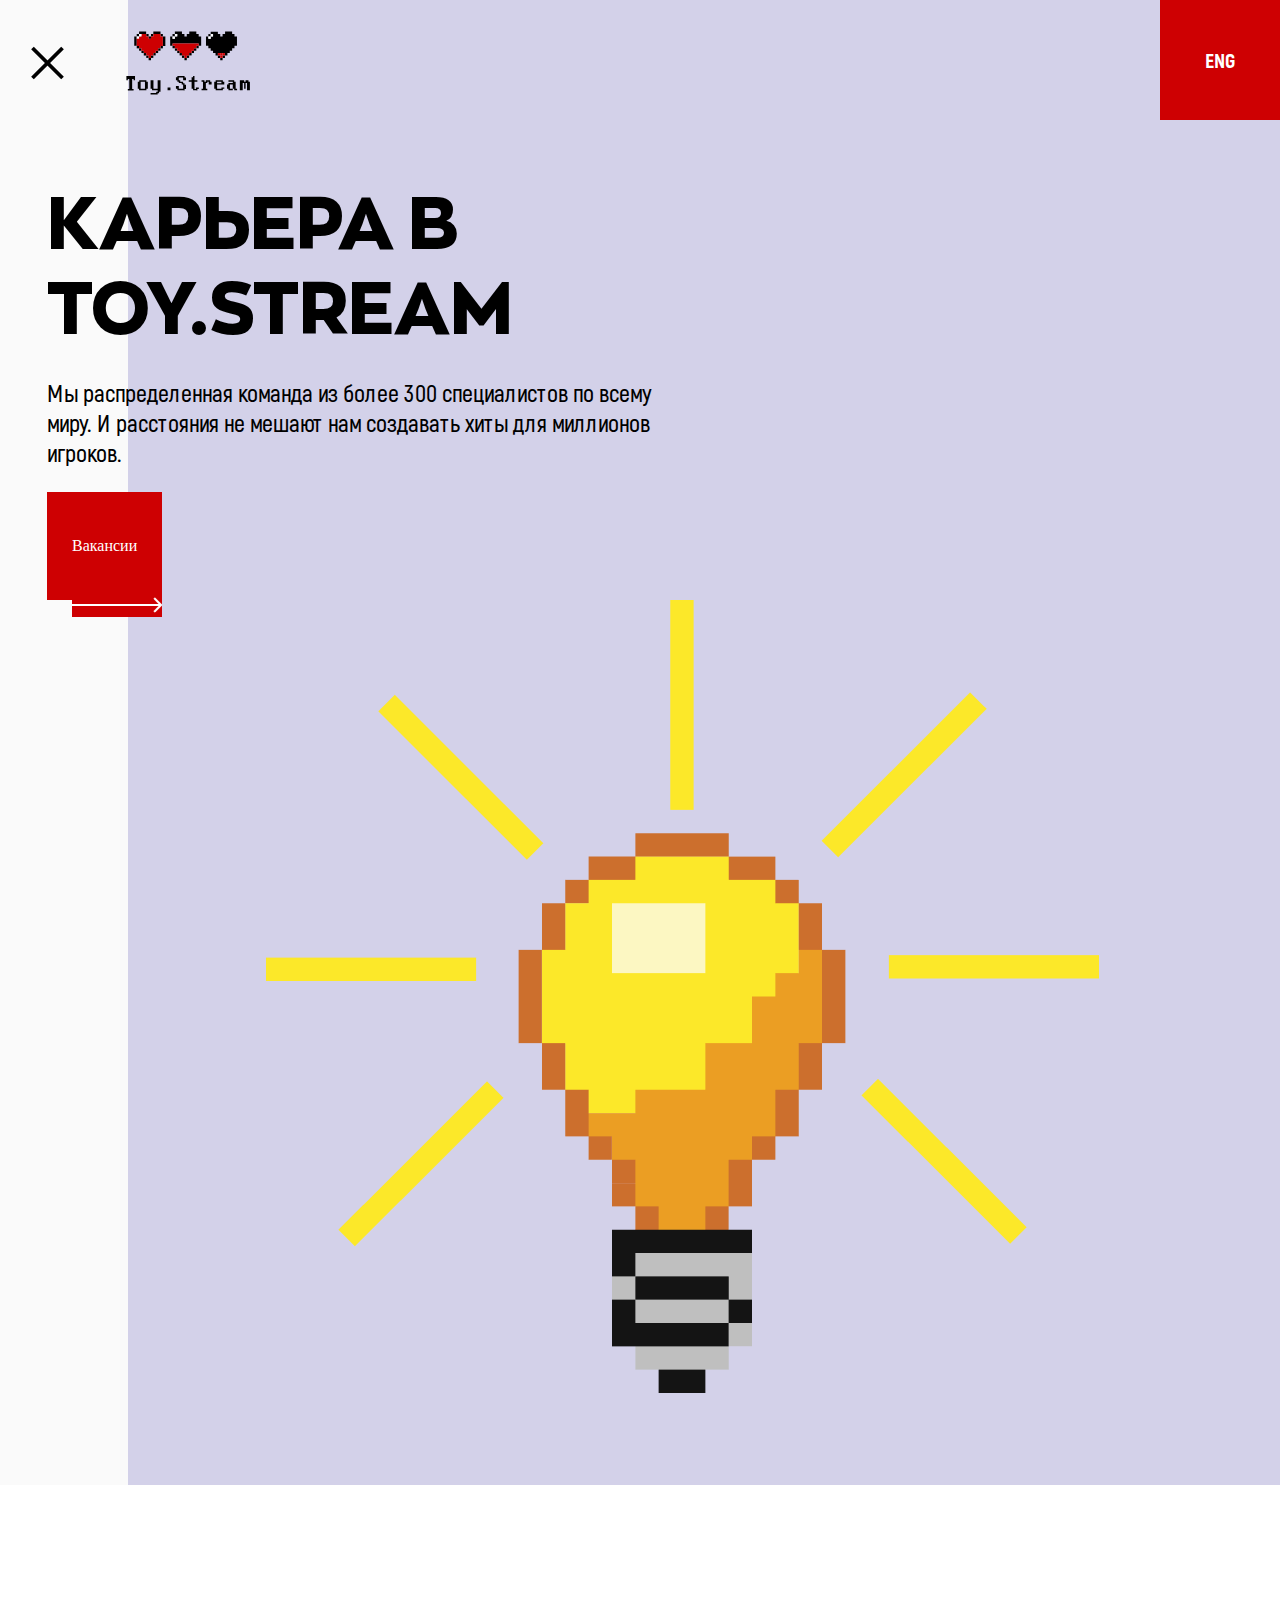
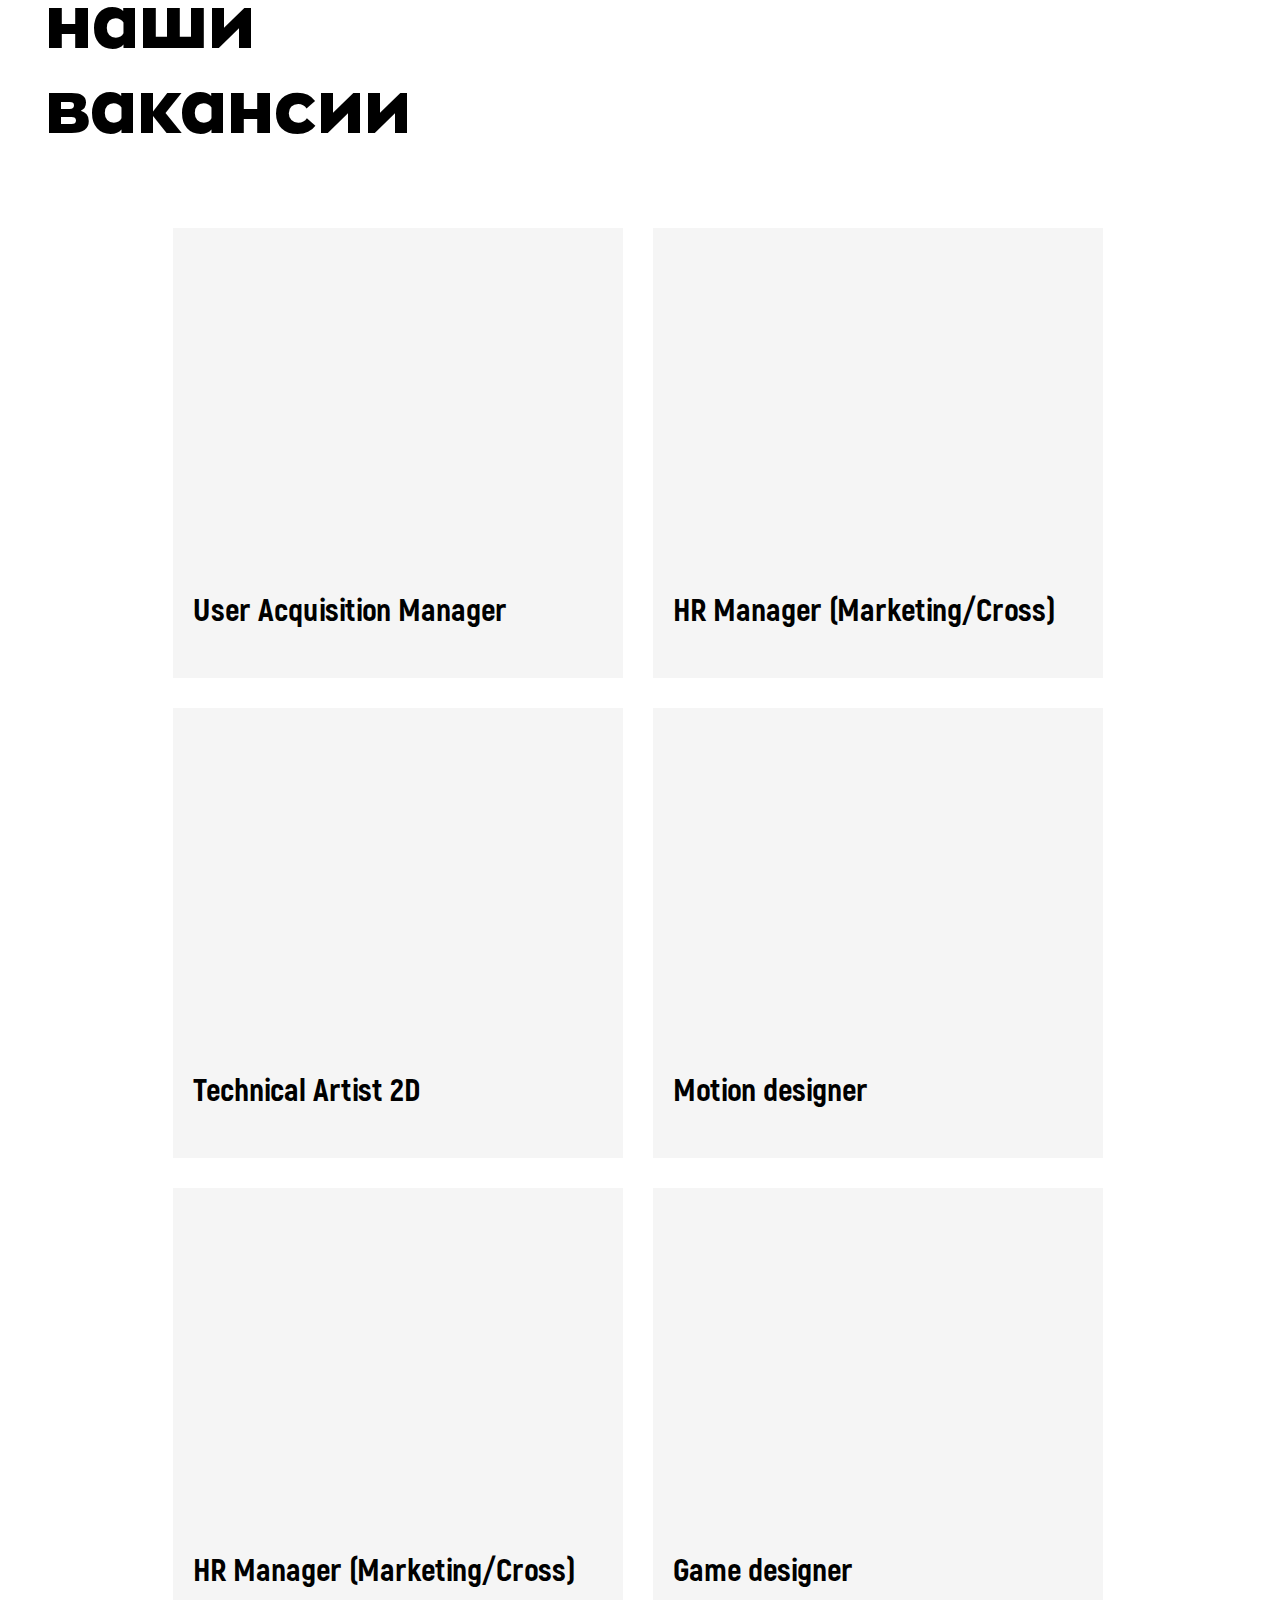
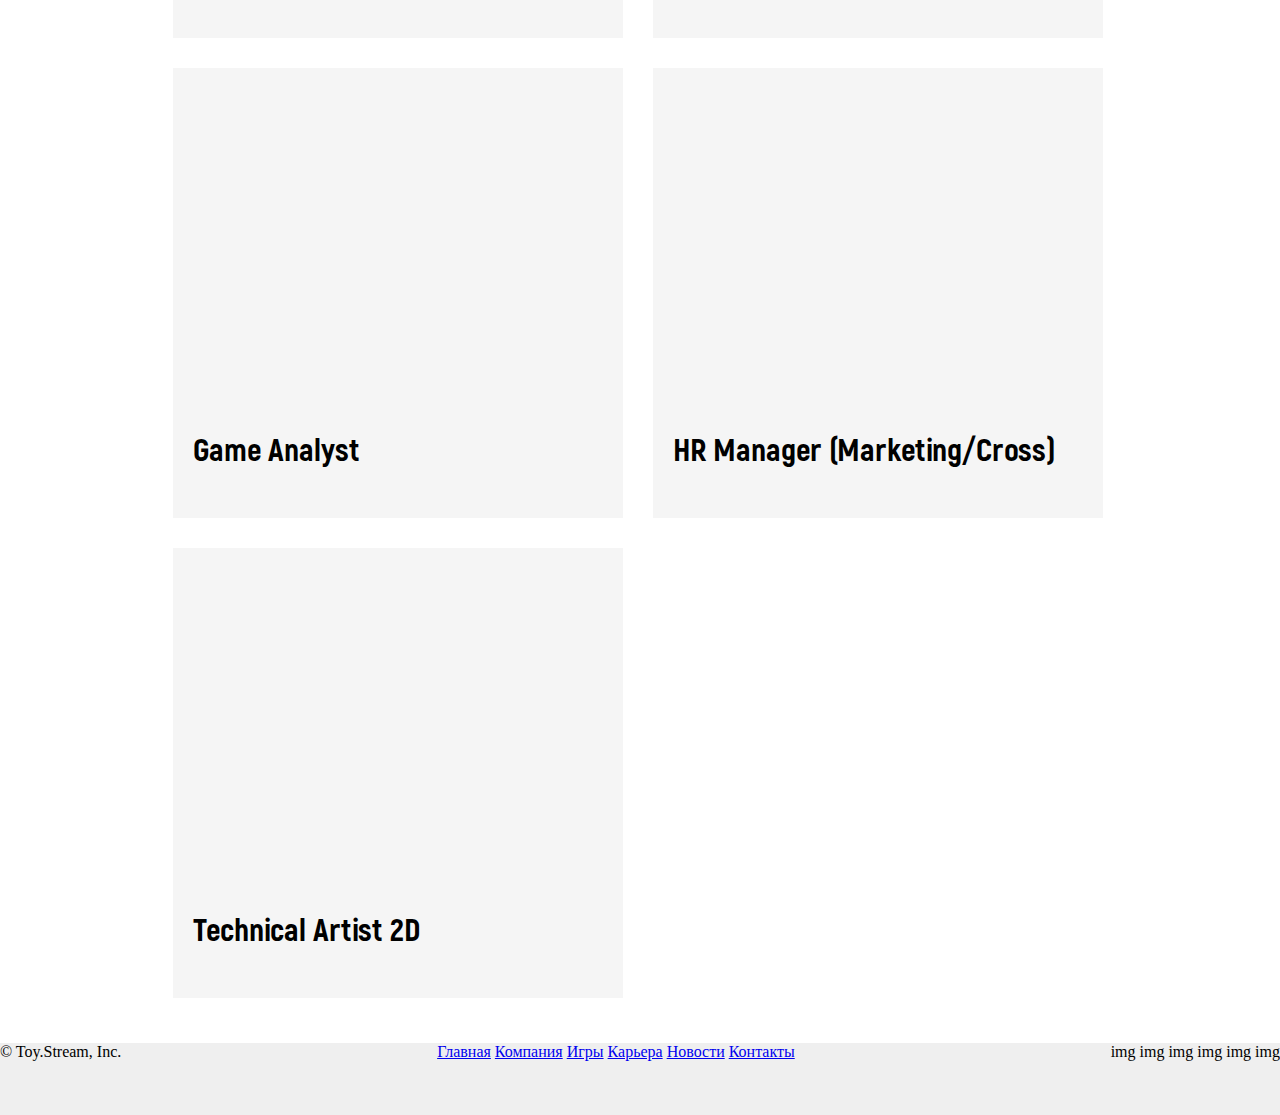
==== career.html @ d24f4c73 "Добавляет правки" ====
<!DOCTYPE html>
<html lang="ru">
<head>
	<meta charset="UTF-8">
	<meta name="viewport" content="width=device-width, initial-scale=1.0 /">
	<title>Карьера в Toy.Stream</title>
	<link rel="stylesheet" href="./css/style.css" />
	<link rel="stylesheet" href="./css/fonts.css" />
    <link rel="stylesheet" href="./css/media.css" />
</head>
<body>
<div class="container">

         <div class="page-header blue-main">

           <header class="header-container">


                 <button 
                     type="button" 
                     class="menu-button is-open"
                     aria-expanded="false" 
                     data-menu-button
                     >
                    <svg 
                      width="35" 
                      height="35" 
                      aria-label="Переключатель мобильного меню">
                        <use class="icon-cross" href="img/Cross.svg#Cross"></use>
                        <use class="icon-menu" href="img/Burger.svg#Burger"></use>
                    </svg>    
                 </button>

                  
                  <a href="index.html" class="logo">
                     <img src="img/Logo.svg" alt="Логотип" class="logo-img">
                  </a>


                 
                 <nav class="nav">

                 <div class="menu-container">

                  <ul class="menu-list">


                        <li class="nav-item"><a class="nav-link" href="index.html">Главная</a></li>
                        <li class="nav-item"><a class="nav-link" href="#">Компания</a></li>
                        <li class="nav-item"><a class="nav-link" href="#">Игры</a></li>
                        <li class="nav-item"><a class="nav-link" href="career.html">Карьера</a></li>	
                        <li class="nav-item"><a class="nav-link" href="#">Новости</a></li>	
                        <li class="nav-item"><a class="nav-link" href="#">Контакты</a></li>

                  </ul>	

                </div>

              </nav>     

                <div class="language">
                  <button class="button button-1">
                    <span class="button-language" href="#">
                    ENG
                   </span>
                 </button>
                </div>    


           </header>	

         </div> 
              


                <div class="block-career blue-main">
    

                         <h1 class="career">Карьера в Toy.Stream</h1>

                         <p class="career-description mobile-description">Мы распределенная команда из более 300 специалистов по всему миру. И расстояния не мешают нам создавать хиты для миллионов игроков.</p>

                         <p class="career-description desktop-description">Мы всегда рады новым высококлассным специалистам геймдева, желающим присоединиться к нашей команде.</p>

                         <a class="button-details" href="#">
                         Вакансии
                         </a>


                         <div class="frame-light">

                            <picture>
                                 <source srcset="img/Light.png" width="327" media="(min-width: 1920px)"> 
                                 <source srcset="img/Light-on.png" width="833" media="(min-width: 1024px)">
                                 <source srcset="img/Light-on-mobile.png" width="341" media="(max-width: 1023px)"> 
                                 <img src="img/Light-on-mobile.png" alt="Лампочка" class="picture-img">
                            </picture>  

                         </div> 

                </div>         

            <!-- Список вакансий -->

            <h2 class="vacancy">наши<br> вакансии</h2>
              
             <div class="vacancy-container">


                <div class="vacancy-item">User Acquisition Manager</div>
                <div class="vacancy-item">HR Manager (Marketing/Cross)</div>
                <div class="vacancy-item">Technical Artist 2D</div>
                <div class="vacancy-item">Motion designer</div>
                <div class="vacancy-item">HR Manager (Marketing/Cross)</div>
                <div class="vacancy-item">Game designer</div>
                <div class="vacancy-item">Game Analyst</div>
                <div class="vacancy-item">HR Manager (Marketing/Cross)</div>
                <div class="vacancy-item">Technical Artist 2D</div>

             </div>


            <footer class="page-footer">

              <div class="footer-container ">

              	<div class="footer-coopyright">© Toy.Stream, Inc.</div>

              	   <div class="footer-nav">
                     <a href="index.html">Главная</a>
                     <a href="#">Компания</a>
                     <a href="#">Игры</a>
                     <a href="career.html">Карьера</a>
                     <a href="#">Новости</a>
                     <a href="#">Контакты</a>
                  </div>

                  <div class="footer-socials">img img img img img img</div>
              
              </div> 
           
            </footer>     
        </div>


       <!-- скрипт для кнопки меню menu-button -->
      <script src="js/script.js" ></script>


    </body>

</html>
---- css/style.css ----
body {
    margin: 0;
}

.container {
    margin-left: auto;
    margin-right: auto;
    background-color: #fff;
    box-sizing: border-box;
}

.page-header {
    padding-bottom: 49px;
   /* outline: 2px solid #000;*/
    margin: auto auto;
    box-sizing: border-box;
}

.header-container {
    display: flex;
    justify-content: space-between;
    /*position: relative;*/
}

.nav {
    font-family: Akrobat;
    font-weight: 600;
    font-size: 20px;
    line-height: 25px;
    margin-top: 49px;
    /*outline: 2px solid #000;*/
    margin-left: auto;
    margin-right: 95px;
}




/*Заготовка для выпадающего меню
Позиционируется относительно .header-container
или как вариант относительно .page-header*/

/*.menu-container {
    position: absolute;
    top: 100%;
    left: 0;
    width: 100%;
    height: 800px;
    background-color: #fff;
    padding: 20px;
    text-align: center;
    font-size: 20px;
    opacity: 0.8;
}*/




/*Навигация*/

.menu-list {
    list-style: none;
    display: flex;
    margin: 0;
    padding: 0 0 0 0;
}

.nav-item:not(:last-child) {
    margin-right: 50px;
}

.nav-link {
    text-decoration: none;
    color: #000;
    cursor: pointer;
}

.nav-link:hover,
.nav-link:focus {
    color: #FF0000;
}



/*Красная кнопка, смена языка*/




/*            <div class="language">
                <button class="button">
                     <span class="button-language" href="#">
                     ENG
                    </span>
                 </button>
              </div>  */


               /*  <div class="details">
                      <button class="button">
                         <a class="button-details" href="#">
                         Узнать<br> подробнее
                         </a>
                      </button>
                </div> */
   
.button-1{
    font-size: 20px;
    line-height: 25px;
}

.button-d {
    font-size: 22px;
    line-height: 27px;
}

.language {
    height: 98px;
    width: 98px;
    display: flex;
}

.details {
    height: 120px;
    width: 120px;
}


.button {
    font-family: 'Akrobat', sans-serif;
    font-weight: 800;
    display: inline-block;
    text-decoration: none;
    border: none;    
    background-color: #CE0002;
    color: #FFF;
    cursor: pointer;
    flex-grow: 1;
}

.button:hover,
.button:focus {
    background-color: #FE0002;
}


/*Красная кнопка "Узнать подробности"*/

.button-details {
    display: inline-flex;   
    background-color: #CE0002;
    color: #FFF;
    text-decoration: none;
    padding: 45px 25px 45px 25px;
    cursor: pointer;
    position: relative;
}

.button-details:hover,
.button-details:focus {
    background-color: #CE0002;
}

.button-details::after {
    width: 90px;
    height: 20px;
    background-color: #CE0002;
    content: "";
    background-image: url("../img/Arrow3.png");
    background-repeat: no-repeat;
    background-size: contain;
    position: absolute;
    margin-top: 60px;

    box-sizing: border-box;
}


.logo {
    padding-top: 12px;
    padding-left: 55px;
}

/*Бургер-меню*/


.menu-button {
    display: inline-flex;
    margin: 0;
    /*padding: 0;*/
    padding: 35px 0 0 17px;
    border: none;
    background-color: transparent;
}

.menu-button .icon-cross {
    display: none;
}


.menu-button.is-open .icon-cross {
    display: block;
}

.menu-button.is-open .icon-menu {
    display: none;
}





/*Background-attachment устанавливает, будет ли прокручиваться фоновое изображение вместе с содержимым элемента (scroll, fixed, local)*/

.block-home {
    argin-left: auto;
    margin-right: auto;
    background-color: #FFEA2F;
    box-sizing: border-box;
    min-height: 875px;
    margin-bottom: 49px;
}


/* Звголовки h1 */

h1 {
    font-family: 'Zona Pro', sans-serif;
    font-weight: 800;
    font-size: 32px;
    line-height: 38px;
    text-transform:uppercase;
    margin: 0;
}

.company {
    max-width: 352px;
}
.career {
    max-width: 262px;
}


.company-description {
    font-family: 'Akrobat', sans-serif;
    font-weight: 600;
    font-size: 16px;
    line-height: 20px;
    max-width: 345px;
}

.career-description {
    font-family: 'Akrobat', sans-serif;
    font-weight: 600;
    font-size: 16px;
    line-height: 20px;
    max-width: 335px;
}













.page-footer {
    background-color: #EFEFEF;
    padding-bottom: 54px;
    margin: 0;
}

.footer-container {
    display: flex;
    justify-content: space-between;
    margin: 0;
}

.footer-coopyright{
     
}

.footer-nav {
    
}

.footer-socials {
    
}




/*Карьера*/


.block-career {
    margin-left: auto;
    margin-right: auto;
    /*background-color: #D3D1E9;*/
    box-sizing: border-box;
    margin-bottom: 98px;
}

.vacancy {
    font-family: Zona Pro;
    font-weight: 800;
    font-size: 32px;
    line-height: 38px;
    padding-left: 15px;
}

.vacancy-container {
    margin-left: auto;
    margin-right: auto;
    margin-bottom: 30px;
    box-sizing: border-box;
}

.vacancy-item {
    background-color: #F5F5F5;
    font-family: Akrobat;
    font-weight: 800;
    font-size: 32px;
    line-height: 40px;
    padding: 250px 0 50px 20px;
    box-sizing: border-box;
}


.vacancy-item:not(:last-child) {
margin-bottom: 30px;
}
---- css/fonts.css ----
@font-face {
    font-family: 'Zona Pro';
    src: url('../fonts/ZonaPro/ZonaPro-ExtraBold.eot');
    src: local('../fonts/ZonaPro/Zona Pro ExtraBold'), local('ZonaPro-ExtraBold'),
        url('../fonts/ZonaPro/ZonaPro-ExtraBold.eot?#iefix') format('embedded-opentype'),
        url('../fonts/ZonaPro/ZonaPro-ExtraBold.woff2') format('woff2'),
        url('../fonts/ZonaPro/ZonaPro-ExtraBold.woff') format('woff'),
        url('../fonts/ZonaPro/ZonaPro-ExtraBold.ttf') format('truetype');
    font-weight: 800;
    font-style: normal;
}

@font-face {
    font-family: 'Akrobat';
    src: url('Akrobat-Light.eot');
    src: local('Akrobat Light'), local('Akrobat-Light'),
        url('Akrobat-Light.eot?#iefix') format('embedded-opentype'),
        url('Akrobat-Light.woff2') format('woff2'),
        url('Akrobat-Light.woff') format('woff'),
        url('Akrobat-Light.ttf') format('truetype');
    font-weight: 300;
    font-style: normal;
}

@font-face {
    font-family: 'Akrobat';
    src: url('Akrobat-Regular.eot');
    src: local('Akrobat Regular'), local('Akrobat-Regular'),
        url('Akrobat-Regular.eot?#iefix') format('embedded-opentype'),
        url('Akrobat-Regular.woff2') format('woff2'),
        url('Akrobat-Regular.woff') format('woff'),
        url('Akrobat-Regular.ttf') format('truetype');
    font-weight: 500;
    font-style: normal;
}

@font-face {
    font-family: 'Akrobat';
    src: url('Akrobat-ExtraLight.eot');
    src: local('Akrobat ExtraLight'), local('Akrobat-ExtraLight'),
        url('Akrobat-ExtraLight.eot?#iefix') format('embedded-opentype'),
        url('Akrobat-ExtraLight.woff2') format('woff2'),
        url('Akrobat-ExtraLight.woff') format('woff'),
        url('Akrobat-ExtraLight.ttf') format('truetype');
    font-weight: 200;
    font-style: normal;
}

@font-face {
    font-family: 'Akrobat';
    src: url('../fonts/Akrobat/Akrobat-SemiBold.eot');
    src: local('../fonts/Akrobat/Akrobat SemiBold'), local('Akrobat-SemiBold'),
        url('../fonts/Akrobat/Akrobat-SemiBold.eot?#iefix') format('embedded-opentype'),
        url('../fonts/Akrobat/Akrobat-SemiBold.woff2') format('woff2'),
        url('../fonts/Akrobat/Akrobat-SemiBold.woff') format('woff'),
        url('../fonts/Akrobat/Akrobat-SemiBold.ttf') format('truetype');
    font-weight: 600;
    font-style: normal;
}

@font-face {
    font-family: 'Akrobat';
    src: url('Akrobat-Thin.eot');
    src: local('Akrobat Thin'), local('Akrobat-Thin'),
        url('Akrobat-Thin.eot?#iefix') format('embedded-opentype'),
        url('Akrobat-Thin.woff2') format('woff2'),
        url('Akrobat-Thin.woff') format('woff'),
        url('Akrobat-Thin.ttf') format('truetype');
    font-weight: 100;
    font-style: normal;
}

@font-face {
    font-family: 'Akrobat';
    src: url('Akrobat-Bold.eot');
    src: local('Akrobat Bold'), local('Akrobat-Bold'),
        url('Akrobat-Bold.eot?#iefix') format('embedded-opentype'),
        url('Akrobat-Bold.woff2') format('woff2'),
        url('Akrobat-Bold.woff') format('woff'),
        url('Akrobat-Bold.ttf') format('truetype');
    font-weight: bold;
    font-style: normal;
}

@font-face {
    font-family: 'Akrobat';
    src: url('Akrobat-Black.eot');
    src: local('Akrobat Black'), local('Akrobat-Black'),
        url('Akrobat-Black.eot?#iefix') format('embedded-opentype'),
        url('Akrobat-Black.woff2') format('woff2'),
        url('Akrobat-Black.woff') format('woff'),
        url('Akrobat-Black.ttf') format('truetype');
    font-weight: 900;
    font-style: normal;
}

@font-face {
    font-family: 'Akrobat';
    src: url('../fonts/Akrobat/Akrobat-ExtraBold.eot');
    src: local('../fonts/Akrobat/Akrobat ExtraBold'), local('Akrobat-ExtraBold'),
        url('../fonts/Akrobat/Akrobat-ExtraBold.eot?#iefix') format('embedded-opentype'),
        url('../fonts/Akrobat/Akrobat-ExtraBold.woff2') format('woff2'),
        url('../fonts/Akrobat/Akrobat-ExtraBold.woff') format('woff'),
        url('../fonts/Akrobat/Akrobat-ExtraBold.ttf') format('truetype');
    font-weight: 800;
    font-style: normal;
}
---- css/media.css ----
/* Навигация - список menu-list */


@media screen and (max-width: 1919px) {
    .menu-list {
    display: none;
    }
}


/*Кнопка меню*/
@media screen and (min-width: 1920px) {
    .menu-button {
    display: none;
    }
}


/*Кнопка смены языка*/

@media screen and (min-width: 1024px) {
    .language {
    height: 120px;
    width: 120px;
    }
}


/*Ширина экрана, шрифт для всех h1, шапка page-header*/

/*outline: 2px solid red; - рамка*/

@media screen and (max-width: 1023px) {
    .vacancy-container {
    width: 375px; 
    }
}


@media screen and (min-width: 1024px) { 
    .vacancy-container {
    width: 1024px; 
    }
    .page-header {
    padding-bottom: 64px;
    }
    h1 {
    font-size: 72px;
    line-height: 85px;
    }
    .company {
    max-width: 867px;
    }
    .career {
    max-width: 603px;
    }
}


@media screen and (min-width: 1920px) {
    .vacancy-container {
    width: 1920px;
    }
    .page-header {
    padding-bottom: 79px;
    }
    h1 {
    font-size: 72px;
    line-height: 85px;
    }
    .company {
    max-width: 1077px;
    }
    .career {
    max-width: 603px;
    }
}


/*Параграфы p под h1*/

@media screen and (max-width: 1919px) { 
   .desktop-description {
    display: none;
    }
}

@media screen and (min-width: 1024px) {
    .company-description {
    font-size: 24px;
    line-height: 30px;
    max-width: 459px;
    }
    .career-description {
    font-size: 24px;
    line-height: 30px;
    max-width: 606px;
    }
}


@media screen and (min-width: 1920px) { 
    .mobile-description {
    display: none;
    }
}





/* размер margin-bottom для планшетной и десктопной версии  */

@media screen and (min-width: 1024px) {
    .block-home {
    margin-bottom: 51px;
    }
    block-career {
    margin-bottom: 130px;
    }
}

@media screen and (min-width: 1920px) {
    .block-home {
    margin-bottom: 77px;
    }
    block-career {
    margin-bottom: 131px;
    }
}



/*Градиентный фон*/

@media screen and (max-width: 1023px) {
    .yellow-main-page {
    background: linear-gradient(to right, #FAFAFA 20%, #FFEA2F 20%);
    }
    .blue-main {
    background: linear-gradient(to right, #FAFAFA 20%, #D3D1E9 20%);
    }
}

@media screen and (min-width: 1024px) {
    .yellow-main-page {
    background: linear-gradient(to right, #FAFAFA 9%, #FFEA2F 9%);
    }
    .blue-main {
    background: linear-gradient(to right, #FAFAFA 10%, #D3D1E9 10%);
    }
}

@media screen and (min-width: 1920px) {
    .yellow-main-page {
    background: linear-gradient(to right, #FAFAFA 15%, #FFEA2F 15%);
    }
    .blue-main {
    background: linear-gradient(to right, #FAFAFA 40%, #D3D1E9 40%);
    }
}




/*Жёлтая главная страница*/

@media screen and (max-width: 1023px) {
    .yellow-main-page {
    background: linear-gradient(to right, #F1FAFF 20%, #FFEA2F 20%);
    } 
}

/* Закрасить margin-bottom на мобильной версии главной страницы*/

@media screen and (max-width: 1023px) {
    .container-mobile {
    background-color: #F1FAFF; 
    }
}




/*Логотип и бургер-меню*/

@media screen and (min-width: 1024px) {
    .logo {
    padding-top: 23px;
    padding-right: 670px;
    }
    .menu-button {
    padding-top: 46px;
    padding-left: 30px;
    }
}

@media screen and (min-width: 1920px) {
    .logo {
    padding-top: 23px;
    padding-left: 84px;
    }
}    


/* Картинка лампочка на фоне*/

@media screen and (max-width: 1023px) {
    .frame-light {
    padding: 0 17px 38px 17px;
    text-align: center;
    }
}

@media screen and (min-width: 1024px) {
    .frame-light {
    padding: 0 22px 88px 169px;
    text-align: center;
    }
}

@media screen and (min-width: 1920px) {
    .frame-light {
    text-align: right;
    padding: 0 464px 29px 1131px;
    }
}



/* Картинка единорога на фоне*/

@media screen and (max-width: 1023px) {
    .frame-unicorn {
    padding: 0 15px 313px 15px;
    text-align: center;
    }
}

@media screen and (min-width: 1024px) {
    .frame-unicorn {
    padding: 0 22px 88px 169px;
    text-align: center;
    }
}

@media screen and (min-width: 1920px) {
    .frame-unicorn {
    padding: 0 464px 29px 1131px;
    }
}



/*Карточки вакансий*/

@media screen and (max-width: 1023px) {
    .vacancy-container {
    padding-left: 15px;
    padding-right: 15px;
    }
}

@media screen and (min-width: 1024px) {
    .vacancy-container {
    display: flex;
    flex-wrap: wrap;
    padding-left: 30px;
    padding-right: 30px;
    }
    .vacancy-item {
    width: 450px;
    margin: 15px;
    padding-top: 360px;
    padding-bottom: 50px;
    }
}

@media screen and (min-width: 1920px) {
    .vacancy-container {
    display: flex;
    flex-wrap: wrap;
    padding-left: 118px;
    padding-right: 118px;
    justify-content: center;
    }
    .vacancy-item {
    width: 505px;
    margin: 20px;
    padding-top: 415px;
    padding-bottom: 50px;
    }
}



/*Настройка в списке вакансий*/

@media screen and (min-width: 1024px) {
    .vacancy-item:not(:last-child) {
    margin-bottom: 15px;
    }
}

@media screen and (min-width: 1920px) {
    .vacancy-item:not(:last-child) {
    margin-bottom: 20px;
    }
}



/*Отступ у заголовка списка вакансий h2 .vacancy*/


@media screen and (min-width: 1024px) {
    .vacancy {
    font-size: 72px;
    line-height: 85px;
    padding-left: 45px;
    }
}

@media screen and (min-width: 1920px) {
    .vacancy {
    padding-left: 187px;
    }
}



/*Блоки страниц, паддинги*/

@media screen and (max-width: 1023px) {
    .block-home,
    .block-career {
    padding-left: 15px;
    padding-right: 15px;
    }
}

@media screen and (min-width: 1024px) {
    .block-home,
    .block-career {
    padding-left: 47px;
    padding-right: 110px;
    }
}






/*Не включать*/

/*width: 50%;*/
/*flex-basis: 50%;*/

/*Образец*/

/*@media screen and (min-width: 1024px) {
    .vacancy-container {
    display: flex;
    flex-wrap: wrap;
    }
    .vacancy-item {
    width: 450px;
    flex-basis: 50%;
    padding-top: 300px;
    padding-bottom: 50px;
    }
}

@media screen and (min-width: 1920px) {
    .vacancy-container {
    display: flex;
    flex-wrap: wrap;
    }
    .vacancy-item {
    width: 505px;
    flex-basis: 33.3333%;
    padding-top: 400px;
    padding-bottom: 50px;
    }
}

@media screen and (min-width: 1920px) {
    .vacancy-item:not(:last-child) {
    margin-bottom: 40px;
    }
}
*/

/*Образец для прямоугольных элементов*/

/*@media screen and (min-width: 1920px) {
    .vacancy-container {
    display: flex;
    flex-wrap: wrap;
    margin: -20px;
    padding-left: 118px;
    padding-right: 118px;
    }
    .vacancy-item {
    width: calc((100% - 6 * 20px) / 3);
    margin: 20px;
    padding-top: 415px;
    padding-bottom: 50px;
    }
}*/
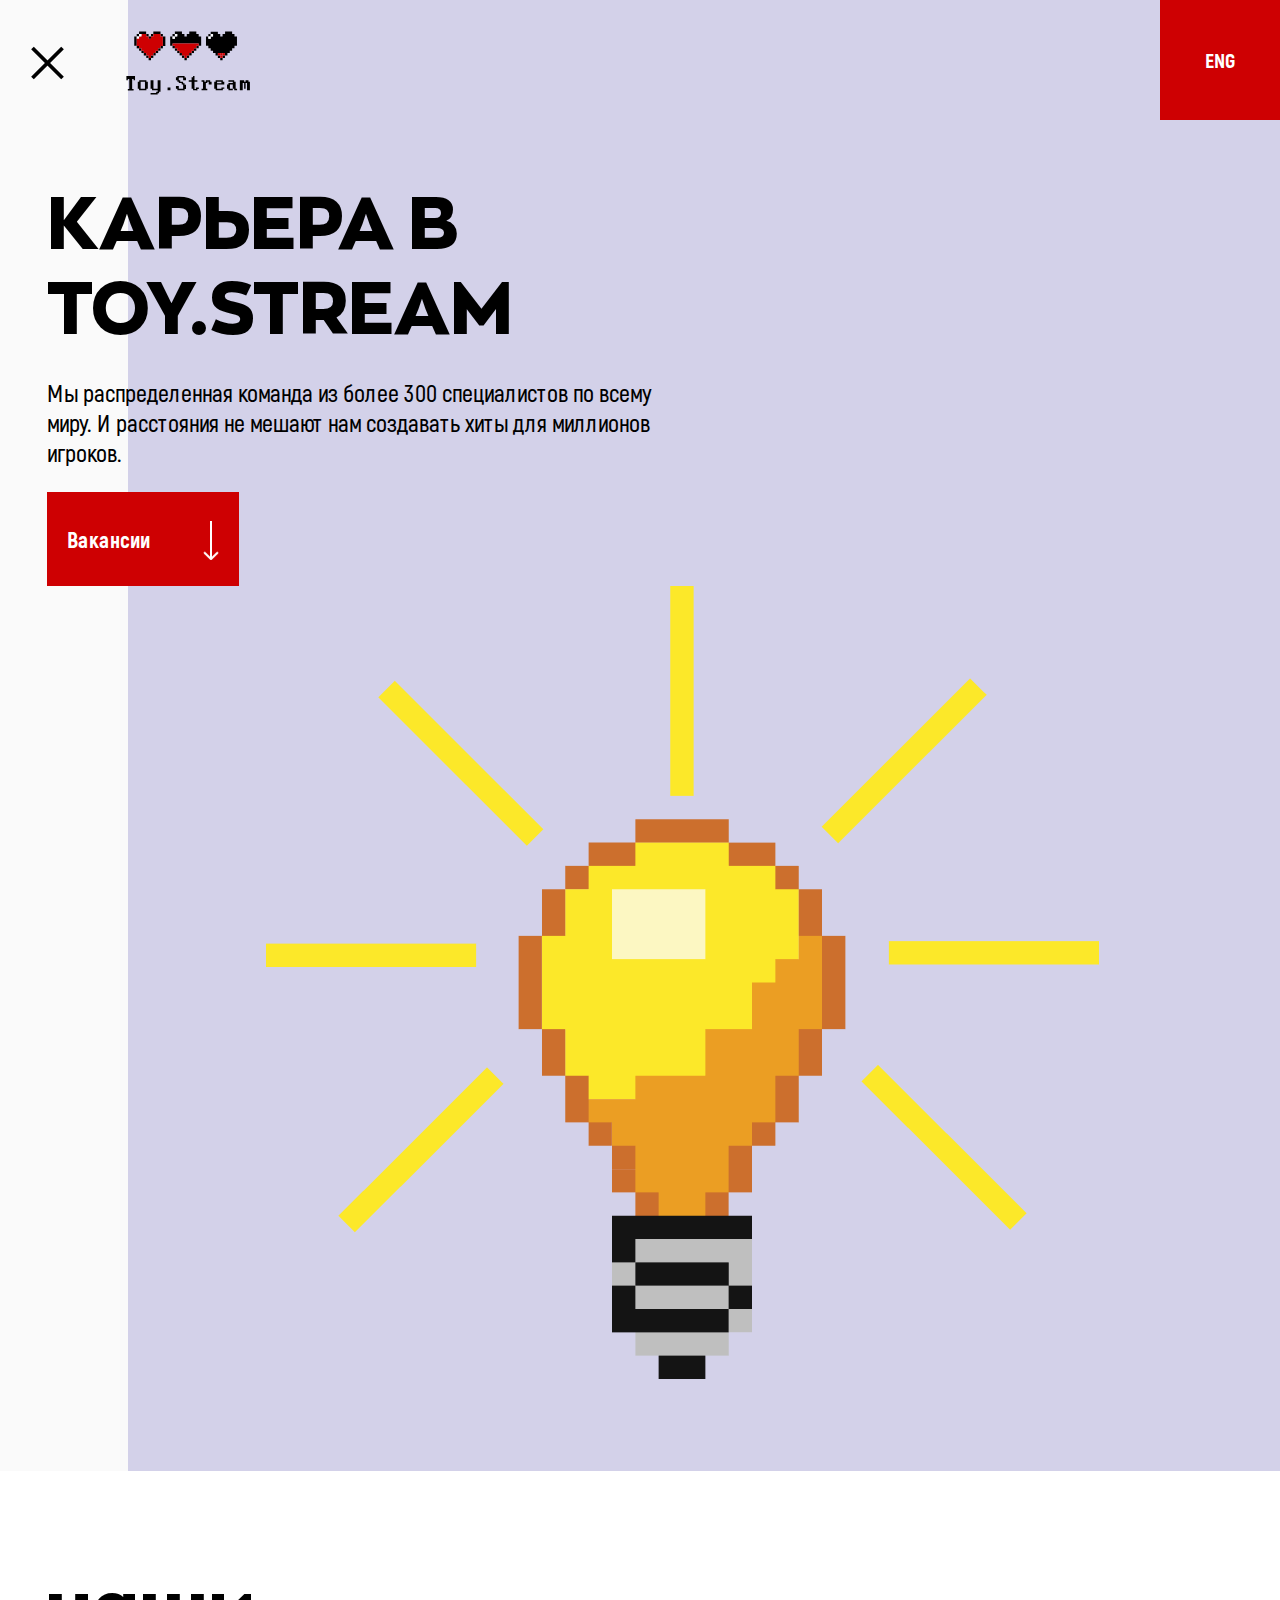
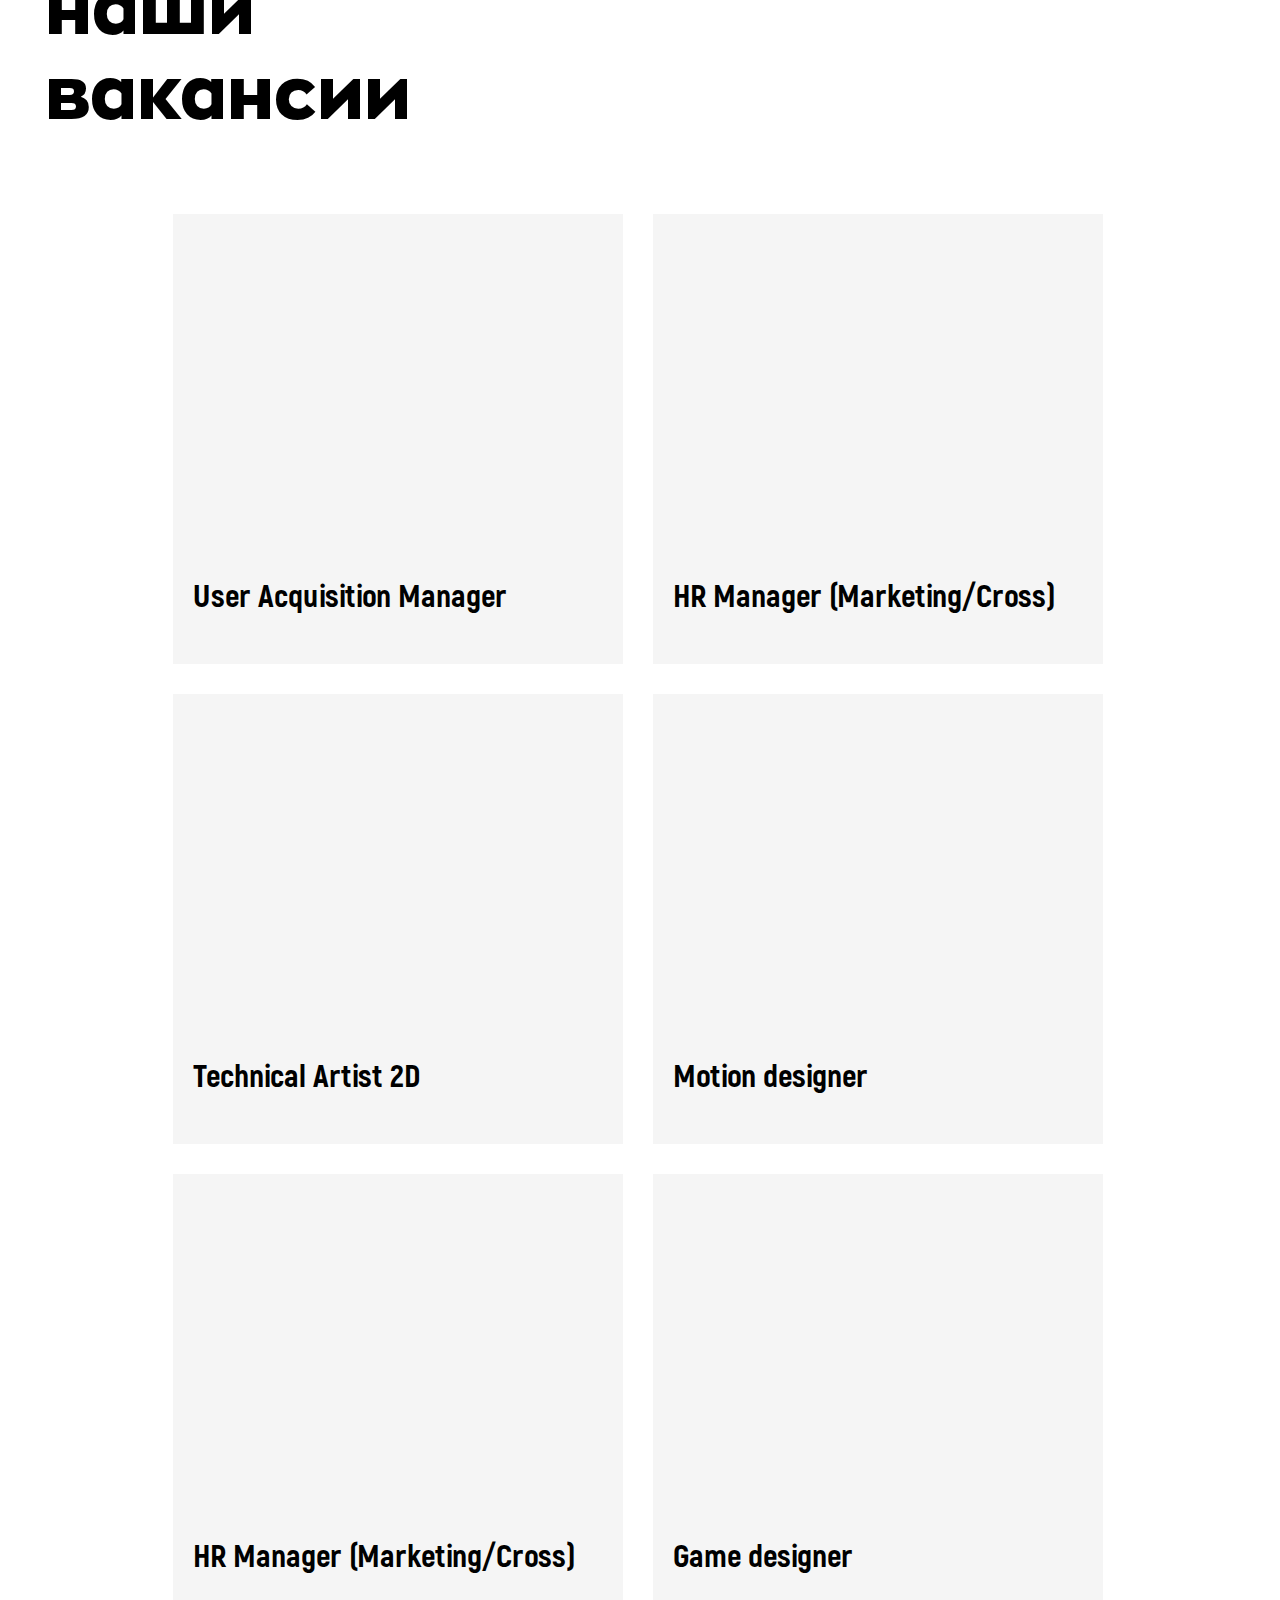
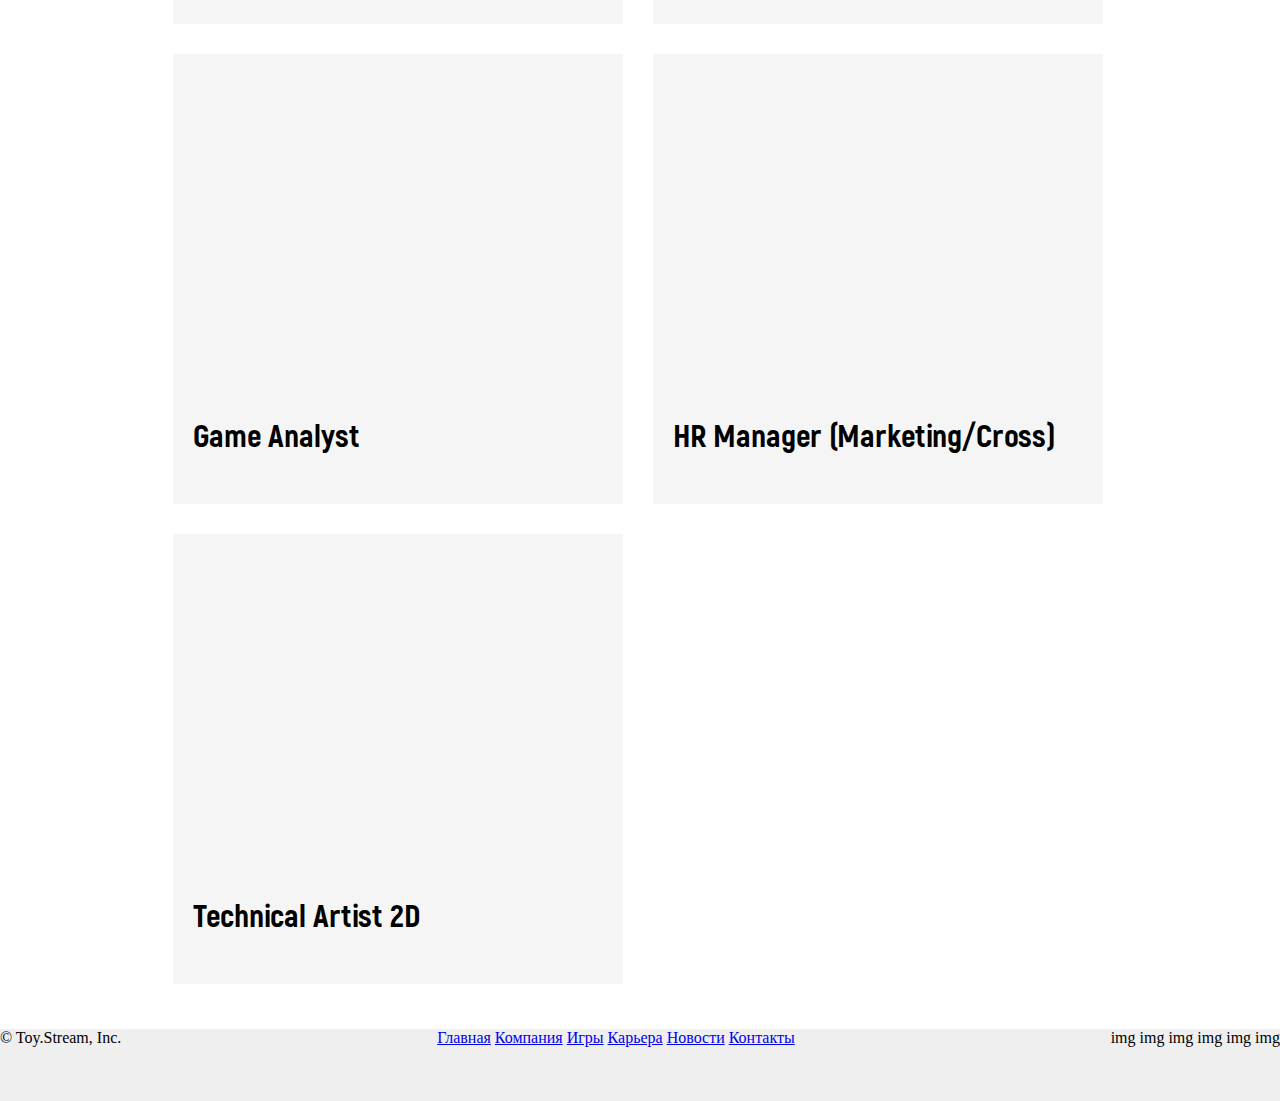
==== commit 2d67ea3e: "Добавляет правки в оформлении кнопок" ====
--- a/career.html
+++ b/career.html
@@ -82,9 +82,15 @@
 
                          <p class="career-description desktop-description">Мы всегда рады новым высококлассным специалистам геймдева, желающим присоединиться к нашей команде.</p>
 
-                         <a class="button-details" href="#">
+
+
+                      <div class="details-3">
+                      <button class="button button-3">
+                         <a class="button-details-3" href="#">
                          Вакансии
                          </a>
+                      </button>
+                    </div> 
 
 
                          <div class="frame-light">
--- a/css/style.css
+++ b/css/style.css
@@ -88,43 +88,23 @@
 
 
 /*            <div class="language">
-                <button class="button">
+                <button class="button button-1">
                      <span class="button-language" href="#">
                      ENG
                     </span>
                  </button>
               </div>  */
 
-
-               /*  <div class="details">
-                      <button class="button">
-                         <a class="button-details" href="#">
-                         Узнать<br> подробнее
-                         </a>
-                      </button>
-                </div> */
+.language {
+    height: 98px;
+    width: 98px;
+    display: flex;
+}
    
 .button-1{
     font-size: 20px;
     line-height: 25px;
 }
-
-.button-d {
-    font-size: 22px;
-    line-height: 27px;
-}
-
-.language {
-    height: 98px;
-    width: 98px;
-    display: flex;
-}
-
-.details {
-    height: 120px;
-    width: 120px;
-}
-
 
 .button {
     font-family: 'Akrobat', sans-serif;
@@ -144,42 +124,91 @@
 }
 
 
+/*                  <div class="details">
+                      <button class="button button-d">
+                         <a class="button-details" href="#">
+                         Узнать<br> подробнее
+                         </a>
+                      </button>
+                    </div> */
+
+
 /*Красная кнопка "Узнать подробности"*/
 
-.button-details {
-    display: inline-flex;   
-    background-color: #CE0002;
+.details-2 {
+    height: 120px;
+    width: 120px;
+    display: flex;
+}
+
+.button-2 {
+    text-align: left;
+    padding-left: 15px;
+}
+
+.button-3 {
+    text-align: left;
+    padding-left: 20px;
+}
+
+.details-3 {
+    height: 94px;
+    width: 192px;
+    display: flex;
+}
+
+.button-2 {
+    font-size: 22px;
+    line-height: 27px;
+}
+
+.button-3 {
+    font-weight: 800;
+    font-size: 22px;
+    line-height: 27px;
+}
+
+
+.button-details-2,
+.button-details-3 {
+    text-decoration: none;
     color: #FFF;
-    text-decoration: none;
-    padding: 45px 25px 45px 25px;
-    cursor: pointer;
-    position: relative;
-}
-
-.button-details:hover,
-.button-details:focus {
-    background-color: #CE0002;
-}
-
-.button-details::after {
+}
+
+.button-details-2::after {
     width: 90px;
-    height: 20px;
-    background-color: #CE0002;
+    height: 16px;
+    background-color: transparent;
     content: "";
     background-image: url("../img/Arrow3.png");
     background-repeat: no-repeat;
     background-size: contain;
     position: absolute;
-    margin-top: 60px;
-
-    box-sizing: border-box;
-}
-
+    margin: 30px 0 0 -90px;
+    box-sizing: border-box;
+}
+
+.button-details-3::after {
+    width: 16px;
+    height: 39px;
+    background-color: transparent;
+    content: "";
+    background-image: url("../img/Arrow4.png");
+    background-repeat: no-repeat;
+    background-size: contain;
+    position: absolute;
+    margin: -5px 0 0 53px;
+    box-sizing: border-box;
+}
 
 .logo {
     padding-top: 12px;
     padding-left: 55px;
 }
+
+
+
+
 
 /*Бургер-меню*/
 
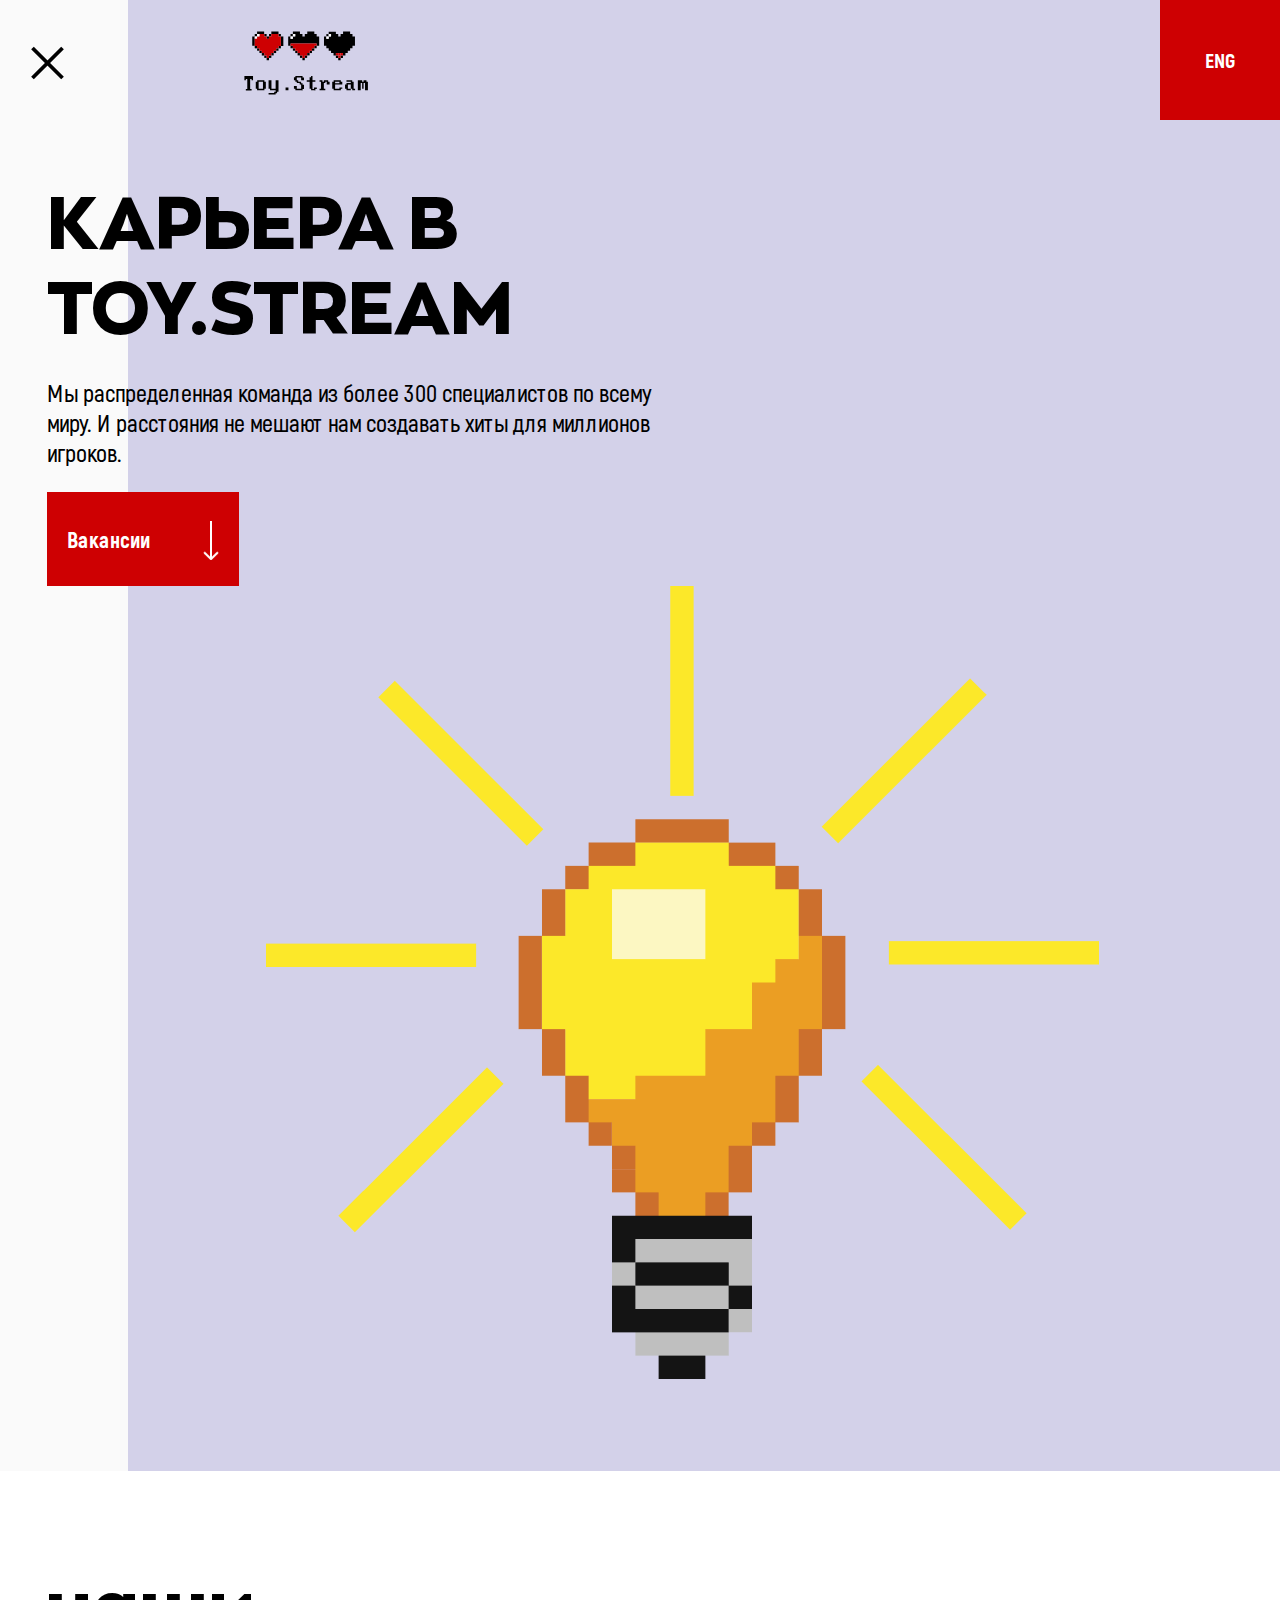
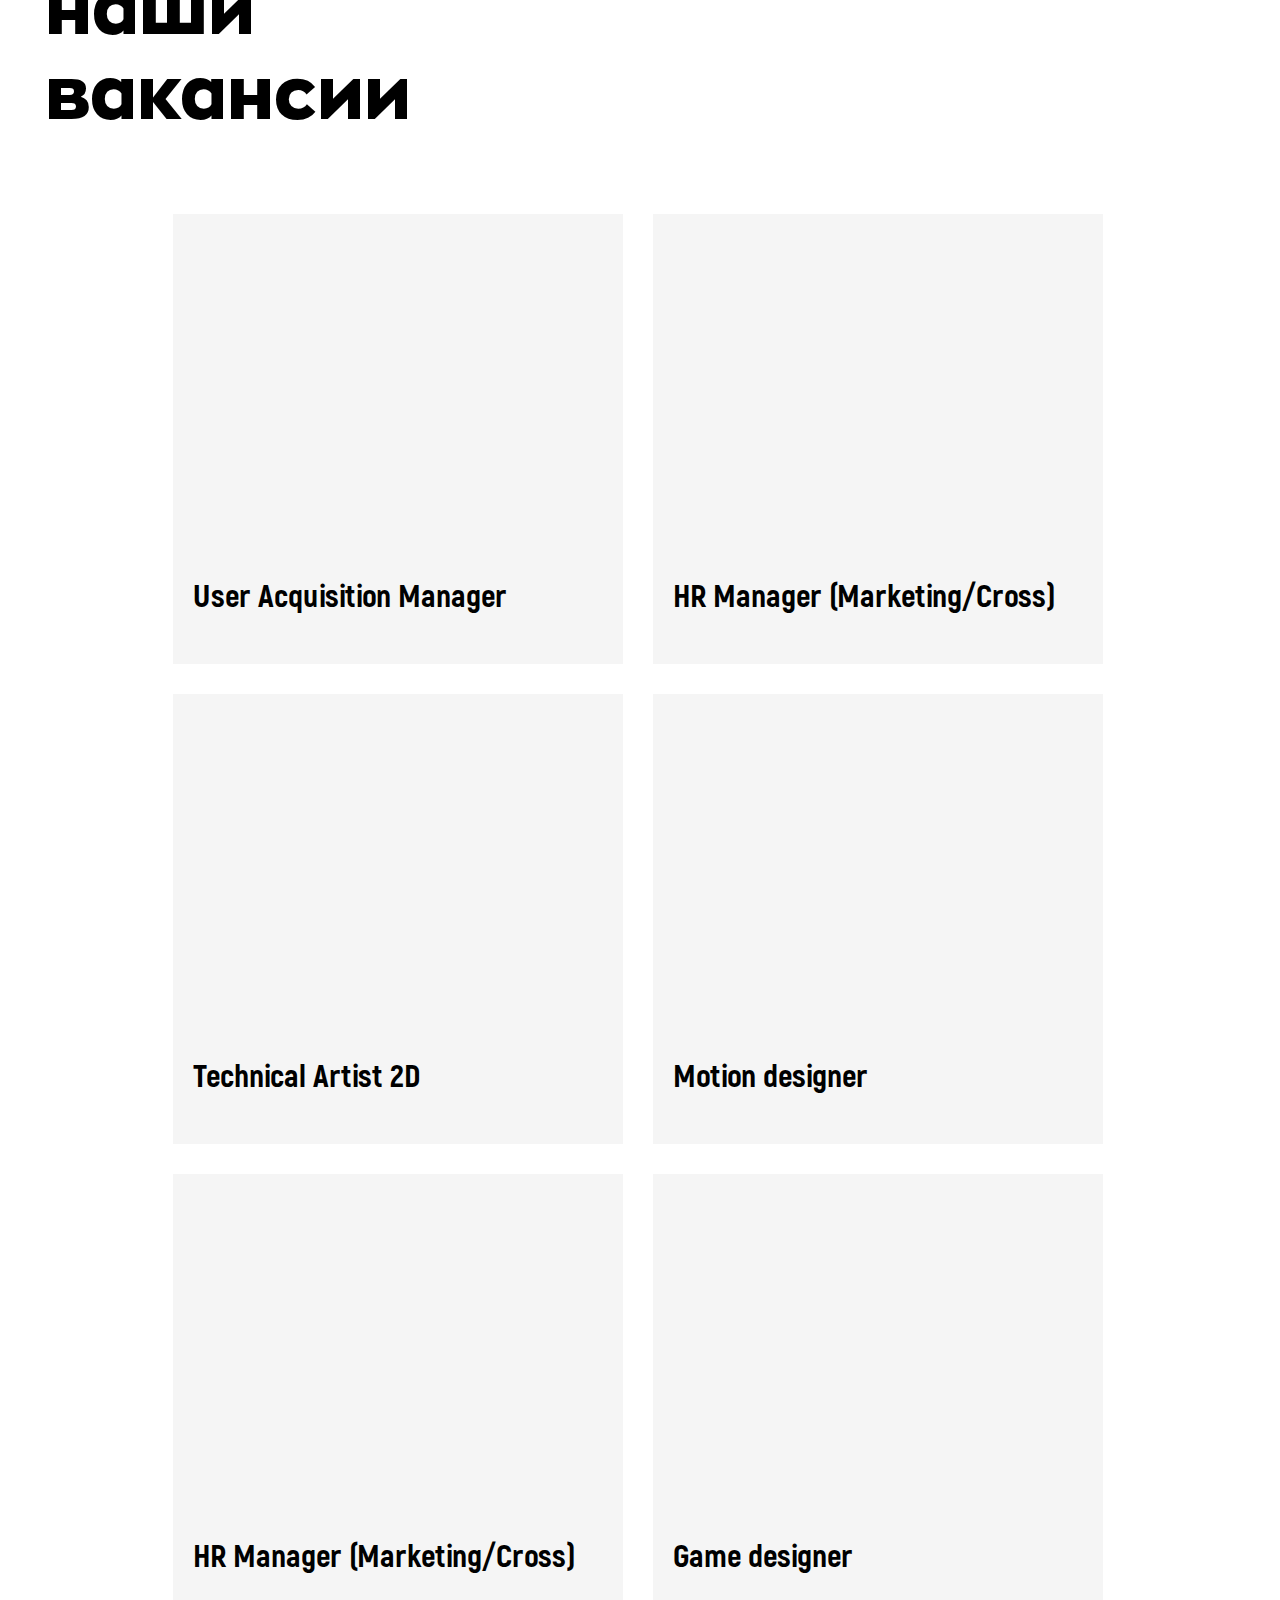
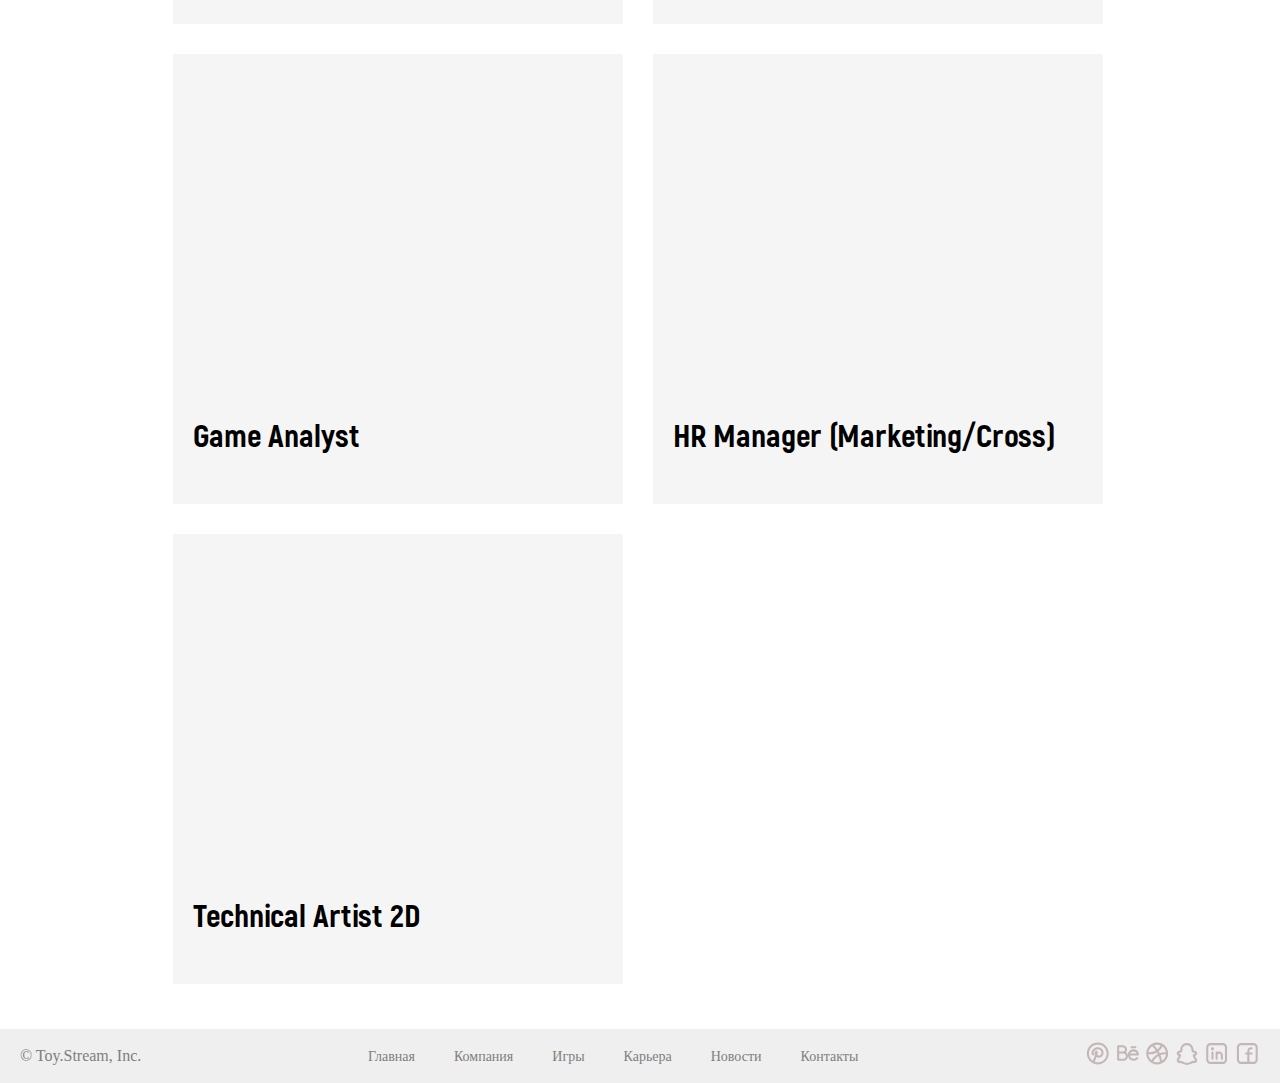
==== commit ab5bff2f: "Добавляет рабочие ссылки в подвале и правки" ====
--- a/career.html
+++ b/career.html
@@ -133,15 +133,22 @@
               	<div class="footer-coopyright">© Toy.Stream, Inc.</div>
 
               	   <div class="footer-nav">
-                     <a href="index.html">Главная</a>
-                     <a href="#">Компания</a>
-                     <a href="#">Игры</a>
-                     <a href="career.html">Карьера</a>
-                     <a href="#">Новости</a>
-                     <a href="#">Контакты</a>
+                     <a href="index.html" class="footer-nav-link">Главная</a>
+                     <a href="#" class="footer-nav-link">Компания</a>
+                     <a href="#" class="footer-nav-link">Игры</a>
+                     <a href="career.html" class="footer-nav-link">Карьера</a>
+                     <a href="#" class="footer-nav-link">Новости</a>
+                     <a href="#" class="footer-nav-link">Контакты</a>
                   </div>
 
-                  <div class="footer-socials">img img img img img img</div>
+                  <div class="footer-socials">
+                    <a href="https://www.pinterest.com/" class="socials-link" target="_blank"><img src="img/Pintrest.svg" alt="Pintrest" class="socials-img"></a>
+                    <a href="https://www.behance.net/" class="socials-link" target="_blank"><img src="img/Behance.svg" alt="Behance" class="socials-img"></a>
+                    <a href="https://dribbble.com/" class="socials-link" target="_blank"><img src="img/Dribbble.svg" alt="Dribbble" class="socials-img"></a>
+                    <a href="https://www.snapchat.com/" class="socials-link" target="_blank"><img src="img/Snapchat.svg" alt="Snapchat" class="socials-img"></a>
+                    <a href="https://linkedin.com/" class="socials-link" target="_blank"><img src="img/Linkedin.svg" alt="Linkedin" class="socials-img"></a>
+                    <a href="https://www.facebook.com/" class="socials-link" target="_blank"><img src="img/Facebook.svg" alt="Facebook" class="socials-img"></a>
+                  </div>
               
               </div> 
            
--- a/css/style.css
+++ b/css/style.css
@@ -116,6 +116,7 @@
     color: #FFF;
     cursor: pointer;
     flex-grow: 1;
+    display: inline-block;
 }
 
 .button:hover,
@@ -248,7 +249,13 @@
     box-sizing: border-box;
     min-height: 875px;
     margin-bottom: 49px;
-}
+    display: flex;
+    flex-wrap: wrap;
+    /*flex-flow: row wrap;*/
+}
+
+
+
 
 
 /* Звголовки h1 */
@@ -292,36 +299,63 @@
 
 
 
-
-
-
-
-
+/*Подвал*/
 
 .page-footer {
     background-color: #EFEFEF;
-    padding-bottom: 54px;
     margin: 0;
 }
 
 .footer-container {
     display: flex;
+    min-width: 338px;
+    max-width: 1790px;
     justify-content: space-between;
     margin: 0;
+    padding: 0 20px 0 20px;
+    margin: auto;
+    align-items: center;
+    height: 54px;
+    box-sizing: border-box;
 }
 
 .footer-coopyright{
-     
+    font-family: Akrobat;
+    font-weight: 500;
+    font-size: 16px;
+    line-height: 20px;
+    color: #7E7E7E;  
 }
 
 .footer-nav {
-    
+    /*display: flex;*/
+
+}
+
+.footer-nav-link {
+    text-decoration: none;
+    font-family: Akrobat;
+    font-weight: 500;
+    font-size: 14px;
+    line-height: 17px;
+    text-align: center;
+    color: #7E7E7E;
 }
 
 .footer-socials {
-    
-}
-
+    max-width: 200px;
+}
+
+.socials-link {
+
+}
+ 
+
+/*.socials-link:not(:last-child) */
+   
+ .footer-nav-link:not(:last-child) {   
+    margin-right: 35px;
+}
 
 
 
--- a/css/media.css
+++ b/css/media.css
@@ -2,7 +2,7 @@
 
 
 @media screen and (max-width: 1919px) {
-    .menu-list {
+    .nav {
     display: none;
     }
 }
@@ -228,11 +228,41 @@
 
 
 
+
+
+
+/*Ордеры*/
+
+/*@media screen and (max-width: 1023px) {
+    .company {
+    order: 0;
+    }
+    .company-description {
+    order: 2;
+    }
+    .details-2 {
+    order: 1; 
+    }
+    .frame-unicorn {
+    order: 0;
+    }
+}*/
+
+@media screen and (min-width: 1024px) {
+    .frame-unicorn {
+    order: 1;
+    }
+}
+
+
+
+
+
 /* Картинка единорога на фоне*/
 
 @media screen and (max-width: 1023px) {
     .frame-unicorn {
-    padding: 0 15px 313px 15px;
+    /*padding: 0 15px 313px 15px;*/
     text-align: center;
     }
 }
@@ -244,11 +274,6 @@
     }
 }
 
-@media screen and (min-width: 1920px) {
-    .frame-unicorn {
-    padding: 0 464px 29px 1131px;
-    }
-}
 
 
 
@@ -350,6 +375,24 @@
 
 
 
+/*Подвал*/
+
+@media screen and (min-width: 1920px) {
+    .footer-container {
+    padding: 0 27px 0 27px;
+    }
+}
+
+@media screen and (max-width: 1023px) {
+.footer-nav {
+    display: none;
+    }   
+}
+
+
+
+
+
 
 
 /*Не включать*/
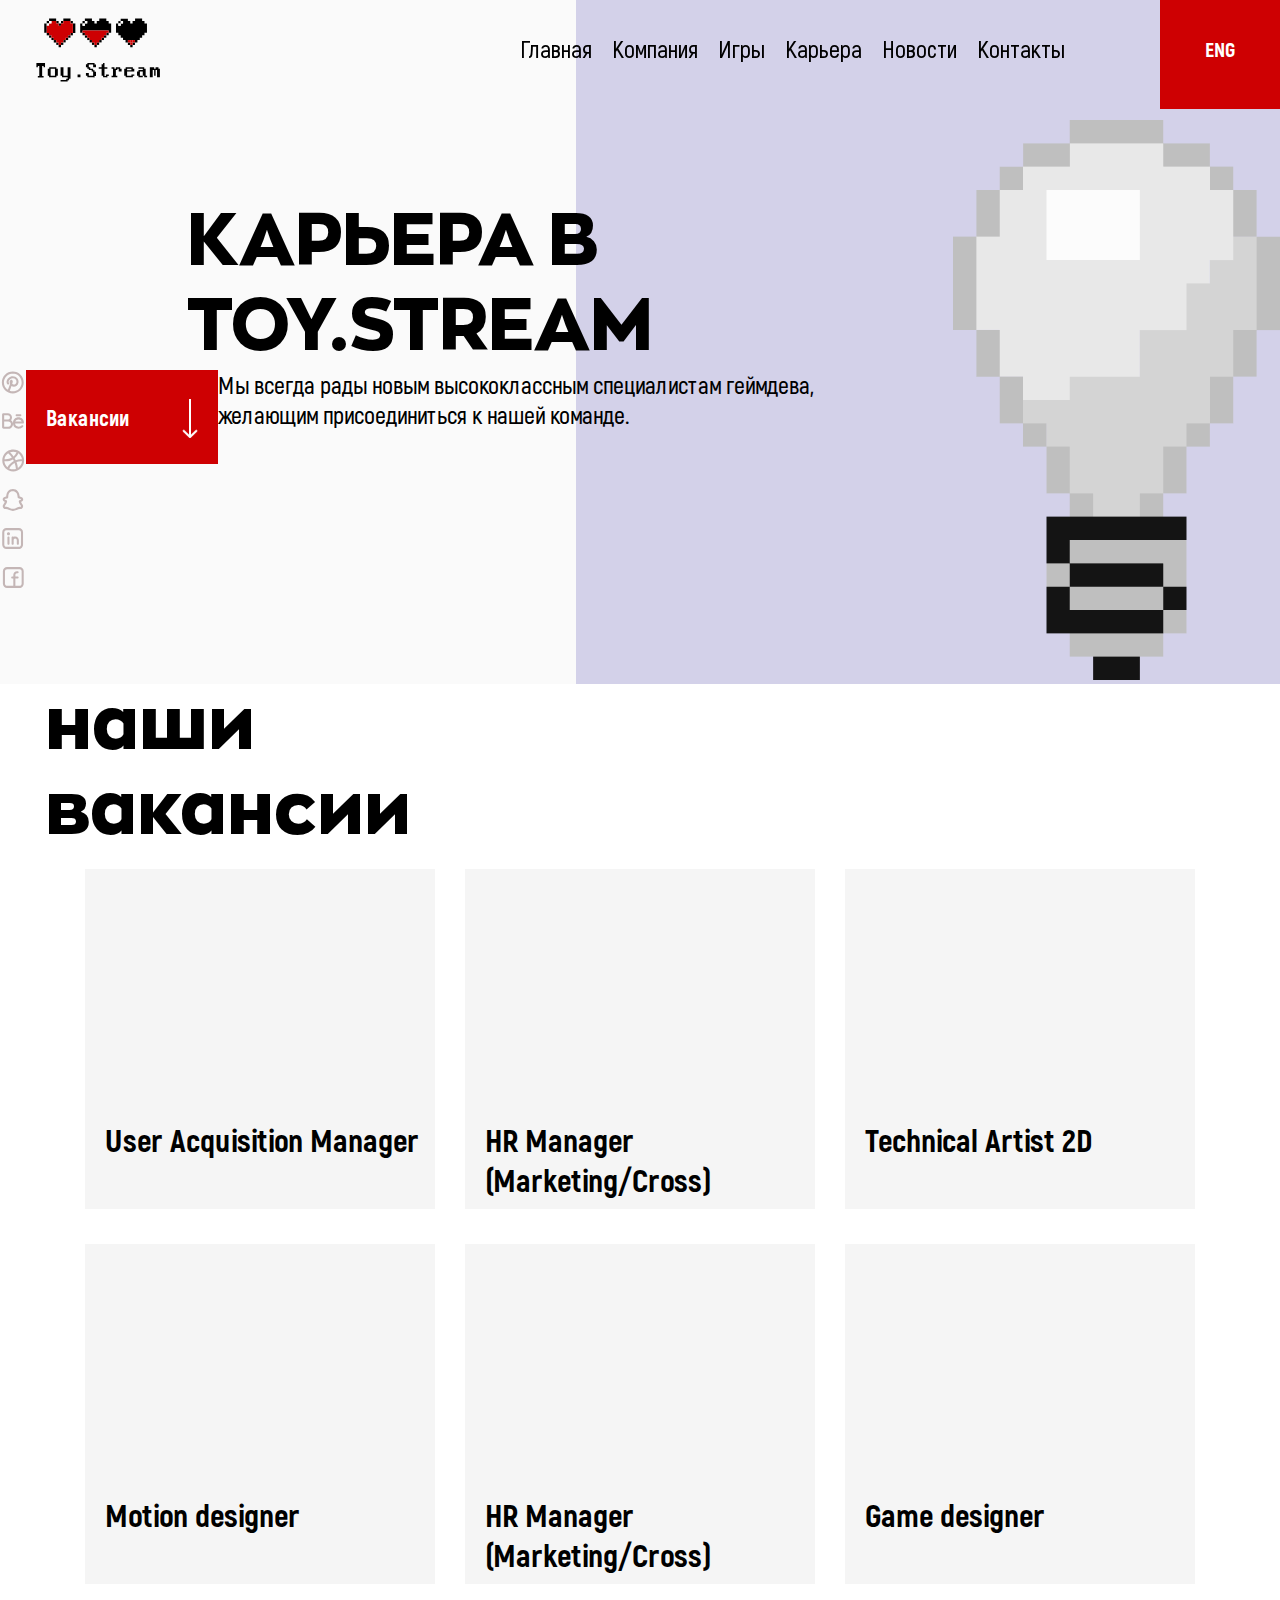
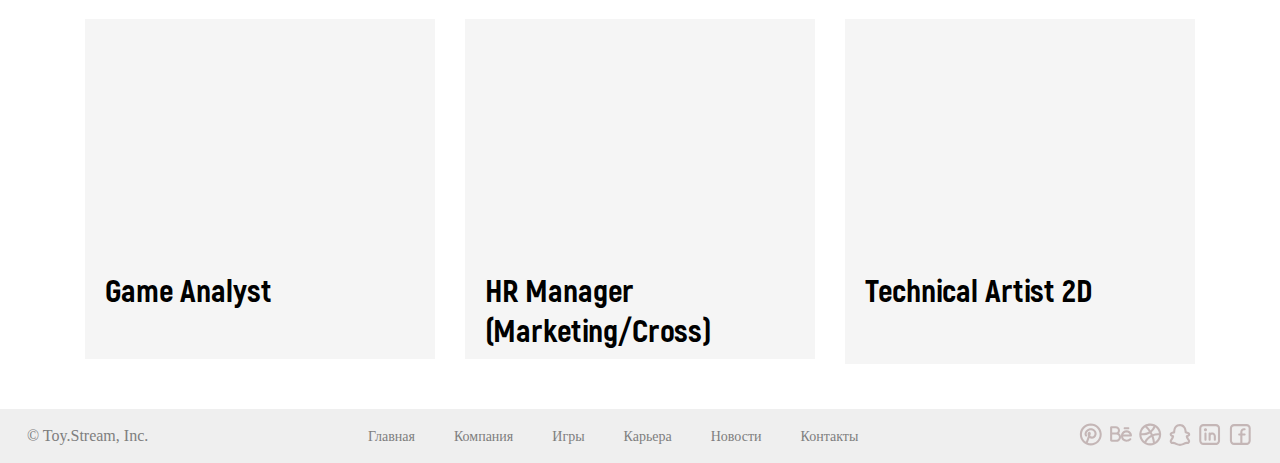
==== commit 0fd26faa: "Добавляет правки в оформлении страниц, фона, списка вакансий" ====
--- a/career.html
+++ b/career.html
@@ -2,34 +2,26 @@
 <html lang="ru">
 <head>
 	<meta charset="UTF-8">
-	<meta name="viewport" content="width=device-width, initial-scale=1.0 /">
+	<meta name="viewport" content="width=device-width, initial-scale=1.0" 
+    />
 	<title>Карьера в Toy.Stream</title>
 	<link rel="stylesheet" href="./css/style.css" />
 	<link rel="stylesheet" href="./css/fonts.css" />
     <link rel="stylesheet" href="./css/media.css" />
 </head>
 <body>
-<div class="container">
+   <div class="wrapper wrapper-mobile">
 
-         <div class="page-header blue-main">
+            <header class="header"> 
 
-           <header class="header-container">
+                <div class="header-container">
 
+                    <div class="header-body">
 
-                 <button 
-                     type="button" 
-                     class="menu-button is-open"
-                     aria-expanded="false" 
-                     data-menu-button
-                     >
-                    <svg 
-                      width="35" 
-                      height="35" 
-                      aria-label="Переключатель мобильного меню">
-                        <use class="icon-cross" href="img/Cross.svg#Cross"></use>
-                        <use class="icon-menu" href="img/Burger.svg#Burger"></use>
-                    </svg>    
-                 </button>
+                <!-- Новая кнопка бургер-меню -->
+                <div class="header-burger">
+                  <span></span>
+                </div>
 
                   
                   <a href="index.html" class="logo">
@@ -40,10 +32,7 @@
                  
                  <nav class="nav">
 
-                 <div class="menu-container">
-
                   <ul class="menu-list">
-
 
                         <li class="nav-item"><a class="nav-link" href="index.html">Главная</a></li>
                         <li class="nav-item"><a class="nav-link" href="#">Компания</a></li>
@@ -54,8 +43,6 @@
 
                   </ul>	
 
-                </div>
-
               </nav>     
 
                 <div class="language">
@@ -64,54 +51,81 @@
                     ENG
                    </span>
                  </button>
+                
                 </div>    
 
+               </div> 
+
+             </div> 
 
            </header>	
+          
 
-         </div> 
-              
+             <div class="block block-blue">
+
+                <div class="block-container">
+                      
+
+                    <div class="block-content">
+
+                         <h1 class="career">Карьера в Toy.Stream</h1>
 
 
-                <div class="block-career blue-main">
-    
+                         <div class="block-description">  
 
-                         <h1 class="career">Карьера в Toy.Stream</h1>
+                                        <div class="block-details">
+
+                         <div class="details-3">
+                           <button class="button button-3">
+                              <a class="button-details-3" href="#">
+                              Вакансии
+                              </a>
+                           </button>
+                         </div> 
+
 
                          <p class="career-description mobile-description">Мы распределенная команда из более 300 специалистов по всему миру. И расстояния не мешают нам создавать хиты для миллионов игроков.</p>
 
                          <p class="career-description desktop-description">Мы всегда рады новым высококлассным специалистам геймдева, желающим присоединиться к нашей команде.</p>
+                                          </div> <!--  block-details -->
 
 
+                   <aside class="aside">
+                    <a href="https://www.pinterest.com/" class="socials-link" target="_blank"><img src="img/Pintrest.svg" alt="Pintrest" class="socials-img"></a>
+                    <a href="https://www.behance.net/" class="socials-link" target="_blank"><img src="img/Behance.svg" alt="Behance" class="socials-img"></a>
+                    <a href="https://dribbble.com/" class="socials-link" target="_blank"><img src="img/Dribbble.svg" alt="Dribbble" class="socials-img"></a>
+                    <a href="https://www.snapchat.com/" class="socials-link" target="_blank"><img src="img/Snapchat.svg" alt="Snapchat" class="socials-img"></a>
+                    <a href="https://linkedin.com/" class="socials-link" target="_blank"><img src="img/Linkedin.svg" alt="Linkedin" class="socials-img"></a>
+                    <a href="https://www.facebook.com/" class="socials-link" target="_blank"><img src="img/Facebook.svg" alt="Facebook" class="socials-img"></a>
+                  </aside> 
 
-                      <div class="details-3">
-                      <button class="button button-3">
-                         <a class="button-details-3" href="#">
-                         Вакансии
-                         </a>
-                      </button>
-                    </div> 
+                        </div> <!-- block-description -->
 
+                   </div> <!-- block-content -->
 
                          <div class="frame-light">
-
                             <picture>
-                                 <source srcset="img/Light.png" width="327" media="(min-width: 1920px)"> 
+                                 <source srcset="img/Light.png" width="327" media="(min-width: 1200px)"> 
                                  <source srcset="img/Light-on.png" width="833" media="(min-width: 1024px)">
-                                 <source srcset="img/Light-on-mobile.png" width="341" media="(max-width: 1023px)"> 
+                                 <source srcset="img/Light-on-mobile.png" width="300" media="(max-width: 1023px)"> 
                                  <img src="img/Light-on-mobile.png" alt="Лампочка" class="picture-img">
                             </picture>  
 
-                         </div> 
+                         </div> <!-- frame-light -->
 
-                </div>         
+                     </div> <!-- block-container -->
+
+                </div> <!-- block  --> 
 
             <!-- Список вакансий -->
 
-            <h2 class="vacancy">наши<br> вакансии</h2>
+            <!-- <h2 class="vacancy">наши<br> вакансии</h2> -->
+
+            <div class="vacancy-block">
+
+                  <h2 class="vacancy">наши<br> вакансии</h2>
               
              <div class="vacancy-container">
-
 
                 <div class="vacancy-item">User Acquisition Manager</div>
                 <div class="vacancy-item">HR Manager (Marketing/Cross)</div>
@@ -122,13 +136,19 @@
                 <div class="vacancy-item">Game Analyst</div>
                 <div class="vacancy-item">HR Manager (Marketing/Cross)</div>
                 <div class="vacancy-item">Technical Artist 2D</div>
-
              </div>
 
+         </div>  <!-- vacancy-b -->
+          
+           <!-- </div> -->
 
-            <footer class="page-footer">
 
-              <div class="footer-container ">
+
+
+
+            <footer class="footer">
+
+              <div class="footer-container">
 
               	<div class="footer-coopyright">© Toy.Stream, Inc.</div>
 
@@ -157,7 +177,7 @@
 
 
        <!-- скрипт для кнопки меню menu-button -->
-      <script src="js/script.js" ></script>
+      <script src="js/script.js"></script>
 
 
     </body>
--- a/css/style.css
+++ b/css/style.css
@@ -1,64 +1,254 @@
+/*Обнуление*/
+*,*:before,*:after {
+    padding: 0;
+    margin: 0;
+    border: 0;
+    /*box-sizing: border-box;*/
+}
+
+html, body {
+    height: 100%;
+}
+
 body {
     margin: 0;
 }
 
-.container {
+.wrapper {
     margin-left: auto;
     margin-right: auto;
     background-color: #fff;
     box-sizing: border-box;
 }
 
-.page-header {
+/*.page-header {
     padding-bottom: 49px;
-   /* outline: 2px solid #000;*/
+    outline: 2px solid #000;
     margin: auto auto;
     box-sizing: border-box;
+}*/
+
+.header {
+    margin: 0;
+    margin-left: auto;
+    margin-right: auto;
+
+
+    position: fixed;
+    width: 100%;
+    top: 0;
+    left: 0;
+    z-index: 50;
+}
+
+/*Фиксированная плашка*/
+.header:before {
+    content: '';
+    position: absolute;
+    top: 0;
+    left: 0;
+    width: 100%;
+    height: 100%;
+    /*background-color: #FFEA2F;*/
+    z-index: 2;
 }
 
 .header-container {
+    /*display: flex;*/
+    max-width: 1920px;
+    margin: 0 auto;
+    padding: 0;
+}
+
+.logo {
+    z-index: 3;
+    max-width: 100%;
+    display: block;
+}
+
+.header-body {
+    position: relative;
+    z-index: 2;
     display: flex;
     justify-content: space-between;
-    /*position: relative;*/
-}
+    height: 98px;
+    align-items: center;
+}
+
+/*.header-container = body {
+    display: flex;
+    max-width: 1920px;
+    justify-content: space-between;
+    margin: 0;
+    margin: auto;
+    align-items: center;
+    box-sizing: border-box;
+}*/
+
+
+.menu-list {
+    display: flex;  /*отключение флекса, навигация для бургер-меню теперь вертикальная*/
+    position: relative;
+    z-index: 2;
+    }
+.menu-list li {
+    list-style: none;
+    margin: 0 0 0 20px;
+    }
+.nav-link {
+    font-size: 24px;
+    text-decoration: none;
+    color: #000;
+    cursor: pointer;
+    }
+
+
+
+
+/*Бургер-меню*/
+   .header-burger {
+    margin-left: 15px;
+    display: none;
+}
+
+@media screen and (min-width: 768px) {
+    .header-burger {
+    margin-left: 30px;
+    }
+}
+
+
+/*Рисуем бургер*/
+@media screen and (max-width: 1199px) {
+    body.lock {
+    overflow: hidden; /*JS отключение скролла, когда бургер-меню активно*/
+    }
+   .header-body {
+    height: 98px; 
+    }
+   .header-burger {
+    display: block;
+    position: relative;
+    width: 32px;
+    height: 22px;
+    /*чтобы вытащить бургер-меню наверх*/
+    position: relative;
+    z-index: 3;
+    }
+    /*следующие два класса можно объединить*/
+    .header-burger span {
+        position: absolute;
+        background-color: #000;
+        left: 0;
+        width: 100%;
+        height: 3px;
+        top: 9px;
+        /*анимация исчезновения*/
+        transition: all 0.3s ease 0s;
+    }
+    .header-burger:before,
+    .header-burger:after {
+        content: '';
+        background-color: #000;
+        position: absolute;
+        width: 100%;
+        height: 3px;   /*ширина линий*/
+        left: 0;
+        /*анимация исчезновения*/
+        transition: all 0.3s ease 0s;
+    }
+    .header-burger:before {
+        top: 0;
+    }
+    .header-burger:after {
+        bottom: 0;
+    }
+
+    /* JS header__burger с классом active*/
+    .header-burger.active span {
+        transform: scale(0);
+    } 
+
+    .header-burger.active:before {
+        transform: rotate(45deg);
+        top: 9px;
+    }
+    .header-burger.active:after {
+        transform: rotate(-45deg);
+        bottom: 9px;
+    }
+
+
+ /*Оформление шапки для раскрытого бургер меню*/
+    .nav {
+        position: fixed;
+        top: -100%; /*чтобы меню выезжало сверху*/
+        left: 0;
+        width: 100%;
+        height: 100%;
+        overflow: auto; /*чтобы навигация бургер-меню скролилась, если список не помещается на экране*/
+        background-color: #FFF;
+        transition: all 0.3s ease 0s;
+        padding: 130px 40px 20px 40px;
+        text-transform: uppercase;
+        opacity: 0.9;
+        box-sizing: border-box;
+    }
+
+    /*JS навигация выдвигается сверху из-под шапки при нажатии на бургер-меню*/
+    .nav.active {
+        top: 0;
+    }
+
+    .menu-list {
+        display: block;
+    }
+
+    .menu-list li {
+        list-style: none;
+        margin: 0 0 40px 0;
+    }
+}
+
+
+/*Вытащить текст из-под шапки*/
+.block {
+    padding: 110px 0 0 0;
+}
+
+@media screen and (max-width: 1023px) {
+    .block {
+        padding: 110px 0 0 0;
+    }
+}
+
+@media screen and (min-width: 1024px) {
+    .block {
+        padding: 120px 0 0 0;
+    }
+}
+
+
 
 .nav {
+    font-family: Zona Pro;
+    font-weight: 800;
+    font-size: 32px;
+    line-height: 38px;
+}
+
+@media screen and (min-width: 1200px) {
+    .nav {
     font-family: Akrobat;
     font-weight: 600;
     font-size: 20px;
     line-height: 25px;
-    margin-top: 49px;
-    /*outline: 2px solid #000;*/
     margin-left: auto;
     margin-right: 95px;
-}
-
-
-
-
-/*Заготовка для выпадающего меню
-Позиционируется относительно .header-container
-или как вариант относительно .page-header*/
-
-/*.menu-container {
-    position: absolute;
-    top: 100%;
-    left: 0;
-    width: 100%;
-    height: 800px;
-    background-color: #fff;
-    padding: 20px;
-    text-align: center;
-    font-size: 20px;
-    opacity: 0.8;
-}*/
-
-
-
-
-/*Навигация*/
-
-.menu-list {
+    }
+}
+
+/*.menu-list {
     list-style: none;
     display: flex;
     margin: 0;
@@ -79,26 +269,17 @@
 .nav-link:focus {
     color: #FF0000;
 }
+*/
 
 
 
 /*Красная кнопка, смена языка*/
-
-
-
-
-/*            <div class="language">
-                <button class="button button-1">
-                     <span class="button-language" href="#">
-                     ENG
-                    </span>
-                 </button>
-              </div>  */
 
 .language {
     height: 98px;
     width: 98px;
     display: flex;
+    z-index: 3;
 }
    
 .button-1{
@@ -125,14 +306,6 @@
 }
 
 
-/*                  <div class="details">
-                      <button class="button button-d">
-                         <a class="button-details" href="#">
-                         Узнать<br> подробнее
-                         </a>
-                      </button>
-                    </div> */
-
 
 /*Красная кнопка "Узнать подробности"*/
 
@@ -203,58 +376,53 @@
 }
 
 .logo {
-    padding-top: 12px;
-    padding-left: 55px;
-}
-
-
-
-
-
-/*Бургер-меню*/
-
-
-.menu-button {
-    display: inline-flex;
-    margin: 0;
-    /*padding: 0;*/
-    padding: 35px 0 0 17px;
-    border: none;
-    background-color: transparent;
-}
-
-.menu-button .icon-cross {
-    display: none;
-}
-
-
-.menu-button.is-open .icon-cross {
-    display: block;
-}
-
-.menu-button.is-open .icon-menu {
-    display: none;
-}
-
+    padding-left: 30px;
+}
 
 
 
 
 /*Background-attachment устанавливает, будет ли прокручиваться фоновое изображение вместе с содержимым элемента (scroll, fixed, local)*/
 
-.block-home {
-    argin-left: auto;
+.block { 
+    margin: auto auto;
+    margin: 0;
+}
+
+
+.block-container {
+    display: flex;
+    max-width: 1920px;
+    justify-content: space-between;
+    margin: 0;
+    /*padding: 0 47px 0 47px;*/
+    margin-left: auto;
     margin-right: auto;
-    background-color: #FFEA2F;
-    box-sizing: border-box;
-    min-height: 875px;
-    margin-bottom: 49px;
-    display: flex;
-    flex-wrap: wrap;
-    /*flex-flow: row wrap;*/
-}
-
-
+    align-items: center;
+    box-sizing: border-box;
+}
+
+.aside {
+    display: flex;
+    flex-flow: column wrap;
+}
+
+.aside .socials-link {
+    margin-bottom: 10px;
+}
+
+.block-content {
+    justify-content: space-between;
+}
+
+.block-description {
+   display: flex;
+}
+
+.block-details {
+    display: flex;
+    order: 1; /*меняет местами блок с иконками socials-link и блок с описанием .block-details*/
+}
 
 
 
@@ -269,6 +437,25 @@
     margin: 0;
 }
 
+@media screen and (max-width: 1023px) {
+    h1 {
+        padding: 0 15px;
+    }
+}
+@media screen and (min-width: 1024px) {
+    h1 {
+        padding: 0 0 0 170px;
+    }
+}
+@media screen and (min-width: 1200px) {
+    h1 {
+        padding: 0 0 0 187px;
+    }
+}
+
+
+
+
 .company {
     max-width: 352px;
 }
@@ -295,24 +482,62 @@
 
 
 
-
+/*Карьера*/
+
+.vacancy-block {
+    max-width: 1920px;
+    margin: 0;
+    margin: auto;
+    align-items: center;
+    box-sizing: border-box;
+}
+
+
+.vacancy {
+    font-family: Zona Pro;
+    font-weight: 800;
+    font-size: 32px;
+    line-height: 38px;
+    padding-left: 15px;
+}
+
+.vacancy-container {
+    max-width: 1920px;
+    margin-left: auto;
+    margin-right: auto;
+    margin-bottom: 30px;
+    box-sizing: border-box;
+}
+
+.vacancy-item {
+    background-color: #F5F5F5;
+    font-family: Akrobat;
+    font-weight: 800;
+    font-size: 32px;
+    line-height: 40px;
+    padding: 250px 0 50px 20px;
+    box-sizing: border-box;
+}
+
+.vacancy-item:not(:last-child) {
+margin-bottom: 30px;
+}
 
 
 
 /*Подвал*/
 
-.page-footer {
+.footer {
     background-color: #EFEFEF;
     margin: 0;
 }
 
 .footer-container {
     display: flex;
-    min-width: 338px;
-    max-width: 1790px;
+    max-width: 1920px;
     justify-content: space-between;
     margin: 0;
-    padding: 0 20px 0 20px;
+    padding: 0 10px 0 10px;
     margin: auto;
     align-items: center;
     height: 54px;
@@ -342,62 +567,13 @@
     color: #7E7E7E;
 }
 
+.footer-nav-link:not(:last-child) {   
+    margin-right: 10px;
+}
+
 .footer-socials {
     max-width: 200px;
 }
 
-.socials-link {
-
-}
- 
-
+.socials-link {}
 /*.socials-link:not(:last-child) */
-   
- .footer-nav-link:not(:last-child) {   
-    margin-right: 35px;
-}
-
-
-
-/*Карьера*/
-
-
-.block-career {
-    margin-left: auto;
-    margin-right: auto;
-    /*background-color: #D3D1E9;*/
-    box-sizing: border-box;
-    margin-bottom: 98px;
-}
-
-.vacancy {
-    font-family: Zona Pro;
-    font-weight: 800;
-    font-size: 32px;
-    line-height: 38px;
-    padding-left: 15px;
-}
-
-.vacancy-container {
-    margin-left: auto;
-    margin-right: auto;
-    margin-bottom: 30px;
-    box-sizing: border-box;
-}
-
-.vacancy-item {
-    background-color: #F5F5F5;
-    font-family: Akrobat;
-    font-weight: 800;
-    font-size: 32px;
-    line-height: 40px;
-    padding: 250px 0 50px 20px;
-    box-sizing: border-box;
-}
-
-
-.vacancy-item:not(:last-child) {
-margin-bottom: 30px;
-}
-
-
--- a/css/media.css
+++ b/css/media.css
@@ -1,24 +1,6 @@
-/* Навигация - список menu-list */
-
-
-@media screen and (max-width: 1919px) {
-    .nav {
-    display: none;
-    }
-}
-
-
-/*Кнопка меню*/
-@media screen and (min-width: 1920px) {
-    .menu-button {
-    display: none;
-    }
-}
-
-
 /*Кнопка смены языка*/
 
-@media screen and (min-width: 1024px) {
+@media screen and (min-width: 1200px) {
     .language {
     height: 120px;
     width: 120px;
@@ -57,16 +39,9 @@
 }
 
 
-@media screen and (min-width: 1920px) {
-    .vacancy-container {
-    width: 1920px;
-    }
-    .page-header {
-    padding-bottom: 79px;
-    }
-    h1 {
-    font-size: 72px;
-    line-height: 85px;
+@media screen and (min-width: 1200px) {
+    .vacancy-container {
+    width: 1200px;
     }
     .company {
     max-width: 1077px;
@@ -77,9 +52,25 @@
 }
 
 
+@media screen and (min-width: 1920px) {
+    .vacancy-container {
+    width: 1920px;
+    }
+    .company {
+    max-width: 1077px;
+    }
+    .career {
+    max-width: 603px;
+    }
+}
+
+
+
+
+
 /*Параграфы p под h1*/
 
-@media screen and (max-width: 1919px) { 
+@media screen and (max-width: 1199px) { 
    .desktop-description {
     display: none;
     }
@@ -98,8 +89,7 @@
     }
 }
 
-
-@media screen and (min-width: 1920px) { 
+@media screen and (min-width: 1200px) { 
     .mobile-description {
     display: none;
     }
@@ -107,138 +97,107 @@
 
 
 
-
-
-/* размер margin-bottom для планшетной и десктопной версии  */
-
-@media screen and (min-width: 1024px) {
-    .block-home {
-    margin-bottom: 51px;
-    }
-    block-career {
-    margin-bottom: 130px;
-    }
-}
-
-@media screen and (min-width: 1920px) {
-    .block-home {
-    margin-bottom: 77px;
-    }
-    block-career {
-    margin-bottom: 131px;
-    }
-}
-
-
-
 /*Градиентный фон*/
 
 @media screen and (max-width: 1023px) {
-    .yellow-main-page {
+    .wrapper-yellow {
     background: linear-gradient(to right, #FAFAFA 20%, #FFEA2F 20%);
     }
-    .blue-main {
+    .header-blue,
+    .block-blue {
     background: linear-gradient(to right, #FAFAFA 20%, #D3D1E9 20%);
     }
 }
 
 @media screen and (min-width: 1024px) {
-    .yellow-main-page {
+    .wrapper-yellow {
     background: linear-gradient(to right, #FAFAFA 9%, #FFEA2F 9%);
     }
-    .blue-main {
-    background: linear-gradient(to right, #FAFAFA 10%, #D3D1E9 10%);
-    }
-}
-
-@media screen and (min-width: 1920px) {
-    .yellow-main-page {
+    .header-blue,
+    .block-blue {
+    background: linear-gradient(to right, #FAFAFA 9%, #D3D1E9 9%);
+    }
+}
+
+@media screen and (min-width: 1200px) {
+    .wrapper-yellow {
     background: linear-gradient(to right, #FAFAFA 15%, #FFEA2F 15%);
     }
-    .blue-main {
-    background: linear-gradient(to right, #FAFAFA 40%, #D3D1E9 40%);
-    }
-}
-
-
-
-
-/*Жёлтая главная страница*/
-
-@media screen and (max-width: 1023px) {
-    .yellow-main-page {
-    background: linear-gradient(to right, #F1FAFF 20%, #FFEA2F 20%);
-    } 
-}
-
-/* Закрасить margin-bottom на мобильной версии главной страницы*/
-
-@media screen and (max-width: 1023px) {
-    .container-mobile {
-    background-color: #F1FAFF; 
-    }
-}
-
+    .header-blue,
+    .block-blue {
+    background: linear-gradient(to right, #FAFAFA 45%, #D3D1E9 45%);
+    }
+}
 
 
 
 /*Логотип и бургер-меню*/
 
 @media screen and (min-width: 1024px) {
-    .logo {
-    padding-top: 23px;
-    padding-right: 670px;
-    }
     .menu-button {
     padding-top: 46px;
     padding-left: 30px;
     }
 }
 
-@media screen and (min-width: 1920px) {
+@media screen and (min-width: 1200px) {
     .logo {
-    padding-top: 23px;
-    padding-left: 84px;
+    /*padding-top: 23px;*/
+    /*padding-left: 84px;*/
     }
 }    
 
 
+@media screen and (max-width: 1023px) {
+    .block-container,
+    .block-details,
+    .company-description {
+    display: block;
+    }
+}
+
+
+
+
+
+
 /* Картинка лампочка на фоне*/
 
 @media screen and (max-width: 1023px) {
     .frame-light {
-    padding: 0 17px 38px 17px;
+    /*padding: 0 17px 38px 17px;*/
     text-align: center;
     }
 }
 
 @media screen and (min-width: 1024px) {
     .frame-light {
-    padding: 0 22px 88px 169px;
+    /*padding: 0 22px 88px 169px;*/
     text-align: center;
     }
 }
 
-@media screen and (min-width: 1920px) {
+@media screen and (min-width: 1200px) {
     .frame-light {
     text-align: right;
-    padding: 0 464px 29px 1131px;
-    }
-}
-
-
-
-
-
-
-/*Ордеры*/
-
-/*@media screen and (max-width: 1023px) {
+   /* padding: 0 464px 29px 1131px;*/
+    }
+}
+
+
+
+
+
+
+/*Ордеры и паддинги в block-main*/
+
+@media screen and (max-width: 1023px) {
     .company {
     order: 0;
     }
     .company-description {
     order: 2;
+    margin-top: -20px;
     }
     .details-2 {
     order: 1; 
@@ -246,31 +205,60 @@
     .frame-unicorn {
     order: 0;
     }
-}*/
-
-@media screen and (min-width: 1024px) {
-    .frame-unicorn {
+}
+
+@media screen and (min-width: 1024px) {
+    .details-2 {
+    padding-top: 25px;
+    padding-right: 66px;
+    }
+    .company-description {
+    padding-top: 15px;
+    }
+    .details-2 {
+   /* padding-top: 109px;*/
+    }
+    .company-description {
+     padding-top: 35px;
+    }
+}
+
+
+@media screen and (max-width: 1023px) {
+    .aside {
+    display: none;
+    }
+}
+
+@media (min-width: 1024px) and (max-width: 1199px) {
+    .block-description {
+    display: block;
+    }
+}
+
+@media screen and (min-width: 1200px) {
+    .block-description {
+    display: flex;
+    }
+}
+
+
+
+/*Картинка и текст меняются метсами в мобильной и планшетной версии*/
+
+@media screen and (max-width: 1023px) {
+    .block-container {
+    display: flex;
+    flex-flow: wrap;
+    }
+    .block-content {
     order: 1;
     }
 }
 
-
-
-
-
-/* Картинка единорога на фоне*/
-
-@media screen and (max-width: 1023px) {
-    .frame-unicorn {
-    /*padding: 0 15px 313px 15px;*/
-    text-align: center;
-    }
-}
-
-@media screen and (min-width: 1024px) {
-    .frame-unicorn {
-    padding: 0 22px 88px 169px;
-    text-align: center;
+@media (min-width: 768px) and (max-width: 1023px) {
+    .block-container {
+    flex-flow: column wrap;
     }
 }
 
@@ -301,6 +289,24 @@
     }
 }
 
+
+@media screen and (min-width: 1200px) {
+    .vacancy-container {
+    display: flex;
+    flex-wrap: wrap;
+    padding-left: 30px;
+    padding-right: 30px;
+    justify-content: center;
+    }
+    .vacancy-item {
+    width: 350px;
+    margin: 15px;
+    padding-top: 250px;
+    padding-bottom: 10px;
+    }
+}
+
+
 @media screen and (min-width: 1920px) {
     .vacancy-container {
     display: flex;
@@ -327,7 +333,7 @@
     }
 }
 
-@media screen and (min-width: 1920px) {
+@media screen and (min-width: 1200px) {
     .vacancy-item:not(:last-child) {
     margin-bottom: 20px;
     }
@@ -346,9 +352,9 @@
     }
 }
 
-@media screen and (min-width: 1920px) {
+@media screen and (min-width: 1200px) {
     .vacancy {
-    padding-left: 187px;
+    /*padding-left: 187px;*/
     }
 }
 
@@ -357,98 +363,40 @@
 /*Блоки страниц, паддинги*/
 
 @media screen and (max-width: 1023px) {
-    .block-home,
+    .block-container,
     .block-career {
     padding-left: 15px;
     padding-right: 15px;
     }
 }
 
-@media screen and (min-width: 1024px) {
-    .block-home,
+/*@media screen and (min-width: 1024px) {
+    .block-container,
     .block-career {
-    padding-left: 47px;
-    padding-right: 110px;
-    }
-}
+    padding-left: 30px;
+    padding-right: 30px;
+    }
+}*/
 
 
 
 
 /*Подвал*/
 
-@media screen and (min-width: 1920px) {
+@media screen and (min-width: 1200px) {
     .footer-container {
     padding: 0 27px 0 27px;
     }
 }
 
 @media screen and (max-width: 1023px) {
-.footer-nav {
+    .footer-nav {
     display: none;
     }   
 }
 
-
-
-
-
-
-
-/*Не включать*/
-
-/*width: 50%;*/
-/*flex-basis: 50%;*/
-
-/*Образец*/
-
-/*@media screen and (min-width: 1024px) {
-    .vacancy-container {
-    display: flex;
-    flex-wrap: wrap;
-    }
-    .vacancy-item {
-    width: 450px;
-    flex-basis: 50%;
-    padding-top: 300px;
-    padding-bottom: 50px;
-    }
-}
-
-@media screen and (min-width: 1920px) {
-    .vacancy-container {
-    display: flex;
-    flex-wrap: wrap;
-    }
-    .vacancy-item {
-    width: 505px;
-    flex-basis: 33.3333%;
-    padding-top: 400px;
-    padding-bottom: 50px;
-    }
-}
-
-@media screen and (min-width: 1920px) {
-    .vacancy-item:not(:last-child) {
-    margin-bottom: 40px;
-    }
-}
-*/
-
-/*Образец для прямоугольных элементов*/
-
-/*@media screen and (min-width: 1920px) {
-    .vacancy-container {
-    display: flex;
-    flex-wrap: wrap;
-    margin: -20px;
-    padding-left: 118px;
-    padding-right: 118px;
-    }
-    .vacancy-item {
-    width: calc((100% - 6 * 20px) / 3);
-    margin: 20px;
-    padding-top: 415px;
-    padding-bottom: 50px;
-    }
-}*/
+@media screen and (min-width: 1200px) {
+    .footer-nav-link:not(:last-child) {   
+    margin-right: 35px;
+    }
+}    
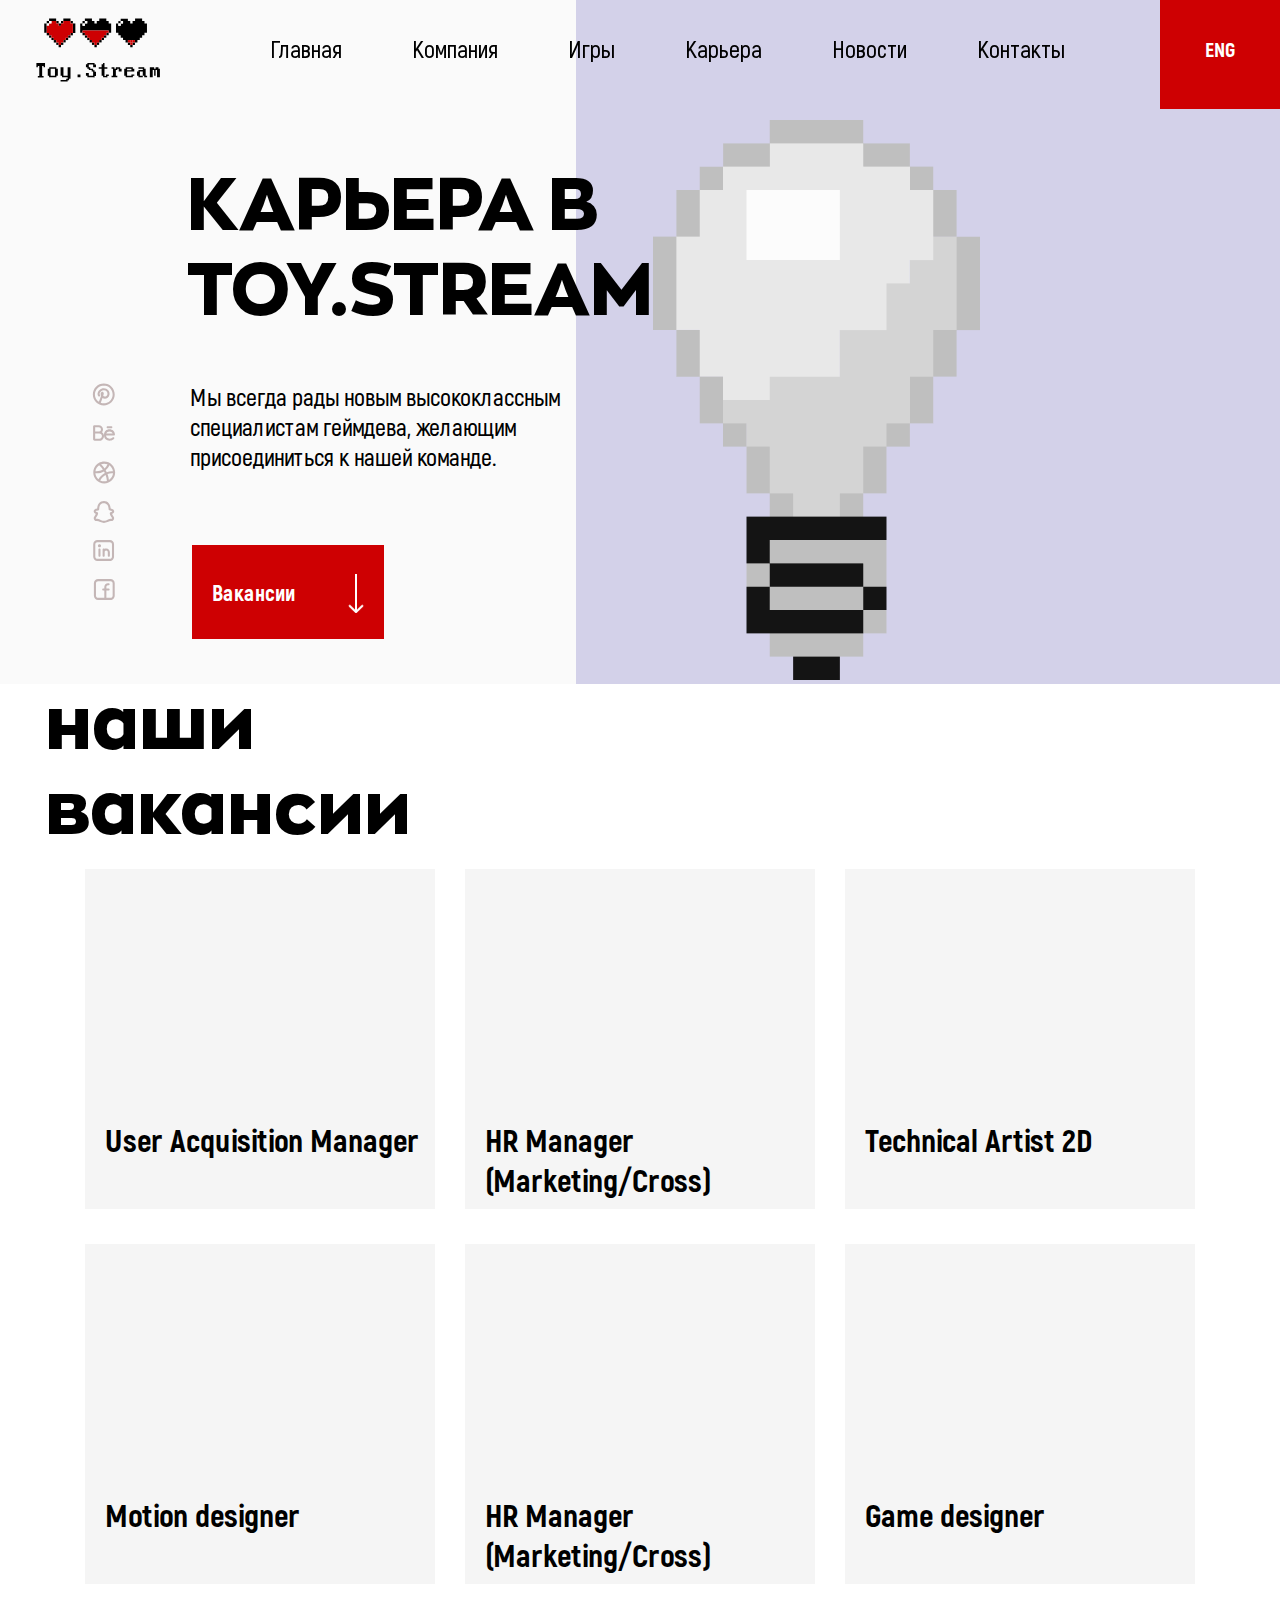
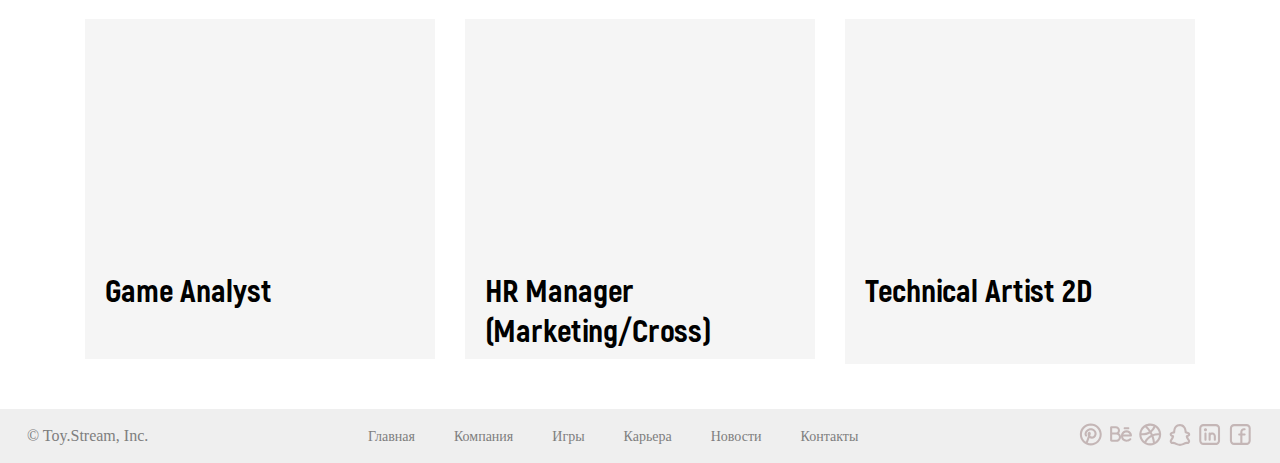
==== commit 83ff1cec: "Добавляет правки в оформлении" ====
--- a/career.html
+++ b/career.html
@@ -64,7 +64,6 @@
              <div class="block block-blue">
 
                 <div class="block-container">
-                      
 
                     <div class="block-content">
 
@@ -73,7 +72,13 @@
 
                          <div class="block-description">  
 
-                                        <div class="block-details">
+
+                                        <div class="block-details block-details-career">
+
+
+                         <p class="career-description mobile-description">Мы распределенная команда из более 300 специалистов по всему миру. И расстояния не мешают нам создавать хиты для миллионов игроков.</p>
+
+                         <p class="career-description desktop-description">Мы всегда рады новым высококлассным специалистам геймдева, желающим присоединиться к нашей команде.</p>
 
                          <div class="details-3">
                            <button class="button button-3">
@@ -83,10 +88,6 @@
                            </button>
                          </div> 
 
-
-                         <p class="career-description mobile-description">Мы распределенная команда из более 300 специалистов по всему миру. И расстояния не мешают нам создавать хиты для миллионов игроков.</p>
-
-                         <p class="career-description desktop-description">Мы всегда рады новым высококлассным специалистам геймдева, желающим присоединиться к нашей команде.</p>
                                           </div> <!--  block-details -->
 
 
--- a/css/style.css
+++ b/css/style.css
@@ -21,19 +21,10 @@
     box-sizing: border-box;
 }
 
-/*.page-header {
-    padding-bottom: 49px;
-    outline: 2px solid #000;
-    margin: auto auto;
-    box-sizing: border-box;
-}*/
-
 .header {
     margin: 0;
     margin-left: auto;
     margin-right: auto;
-
-
     position: fixed;
     width: 100%;
     top: 0;
@@ -49,7 +40,9 @@
     left: 0;
     width: 100%;
     height: 100%;
-    /*background-color: #FFEA2F;*/
+   /* background-color: #FFEA2F;
+    background-color: #FFF;
+    opacity: 0.5;*/
     z-index: 2;
 }
 
@@ -64,7 +57,9 @@
     z-index: 3;
     max-width: 100%;
     display: block;
-}
+    padding-left: 30px;
+}
+
 
 .header-body {
     position: relative;
@@ -74,17 +69,6 @@
     height: 98px;
     align-items: center;
 }
-
-/*.header-container = body {
-    display: flex;
-    max-width: 1920px;
-    justify-content: space-between;
-    margin: 0;
-    margin: auto;
-    align-items: center;
-    box-sizing: border-box;
-}*/
-
 
 .menu-list {
     display: flex;  /*отключение флекса, навигация для бургер-меню теперь вертикальная*/
@@ -101,7 +85,6 @@
     color: #000;
     cursor: pointer;
     }
-
 
 
 
@@ -253,7 +236,7 @@
     display: flex;
     margin: 0;
     padding: 0 0 0 0;
-}
+}*/
 
 .nav-item:not(:last-child) {
     margin-right: 50px;
@@ -269,7 +252,7 @@
 .nav-link:focus {
     color: #FF0000;
 }
-*/
+
 
 
 
@@ -307,7 +290,7 @@
 
 
 
-/*Красная кнопка "Узнать подробности"*/
+/*Красная кнопка "Узнать подробности" "Вакансии"*/
 
 .details-2 {
     height: 120px;
@@ -315,25 +298,67 @@
     display: flex;
 }
 
+@media screen and (max-width: 1023px) {
+    .details-2 {
+        padding: 0 0 35px 0;
+    }
+}
+
+@media screen and (min-width: 1024px) {
+    .details-2 {
+        padding: 0 0 51px 47px;
+    }
+}
+
+@media screen and (min-width: 1200px) {
+    .details-2 {
+        padding: 0 95px 0 75px;
+    }
+}
+
 .button-2 {
     text-align: left;
     padding-left: 15px;
 }
 
+.button-2 {
+    font-size: 22px;
+    line-height: 27px;
+}
+
+.details-3 {
+    height: 94px;
+    width: 192px;
+    display: flex;
+}
+
+@media screen and (max-width: 1023px) {
+    .details-3 {
+        padding: 0 0 32px 15px;
+    }
+}
+
+@media screen and (min-width: 1024px) {
+    .details-3 {
+        padding: 0 0 0 170px;
+    }
+}
+
+@media (min-width: 1024px) and (max-width: 1199px) {
+    .details-3 {
+        z-index: 1;
+    }
+}
+
+@media screen and (min-width: 1200px) {
+    .details-3 {
+        padding: 0 0 0 75px;
+    }
+}
+
 .button-3 {
     text-align: left;
     padding-left: 20px;
-}
-
-.details-3 {
-    height: 94px;
-    width: 192px;
-    display: flex;
-}
-
-.button-2 {
-    font-size: 22px;
-    line-height: 27px;
 }
 
 .button-3 {
@@ -375,9 +400,6 @@
     box-sizing: border-box;
 }
 
-.logo {
-    padding-left: 30px;
-}
 
 
 
@@ -389,13 +411,11 @@
     margin: 0;
 }
 
-
 .block-container {
     display: flex;
     max-width: 1920px;
     justify-content: space-between;
     margin: 0;
-    /*padding: 0 47px 0 47px;*/
     margin-left: auto;
     margin-right: auto;
     align-items: center;
@@ -407,6 +427,29 @@
     flex-flow: column wrap;
 }
 
+@media screen and (max-width: 1023px) {
+    .aside {
+    display: none;
+    }
+}
+
+@media (min-width: 1024px) and (max-width: 1199px) {
+    .block-blue .aside {
+    display: none;
+    }
+}
+
+@media screen and (min-width: 1200px) {
+    .block-blue .aside {
+    padding: 0 0 0 91px;
+    }
+    .block-yellow .aside {
+    padding: 0 0 0 86px;
+    }
+}
+
+
+
 .aside .socials-link {
     margin-bottom: 10px;
 }
@@ -426,7 +469,8 @@
 
 
 
-/* Звголовки h1 */
+
+/* Звголовки h1 и параграфы p*/
 
 h1 {
     font-family: 'Zona Pro', sans-serif;
@@ -437,24 +481,6 @@
     margin: 0;
 }
 
-@media screen and (max-width: 1023px) {
-    h1 {
-        padding: 0 15px;
-    }
-}
-@media screen and (min-width: 1024px) {
-    h1 {
-        padding: 0 0 0 170px;
-    }
-}
-@media screen and (min-width: 1200px) {
-    h1 {
-        padding: 0 0 0 187px;
-    }
-}
-
-
-
 
 .company {
     max-width: 352px;
@@ -480,9 +506,44 @@
     max-width: 335px;
 }
 
-
-
-/*Карьера*/
+@media screen and (max-width: 1023px) {
+    .block-yellow h1 {
+        padding: 0 0 20px 0;
+    }
+    .block-blue h1 {
+        padding: 0 15px 24px 15px;
+    }
+    .career-description{
+         padding: 0 0 24px 18px;
+         width: 335px;
+    }
+}
+
+@media screen and (min-width: 1024px) {
+    .block-blue h1 {
+        padding: 0 0 37px 170px;
+    }
+    .career-description{
+         padding: 0 0 43px 170px;
+    }
+}
+
+@media screen and (min-width: 1200px) {
+    .block-yellow h1 {
+    padding: 0 0 70px 86px;    
+    }
+    .block-blue h1 {
+        padding: 0 0 47px 187px;
+    }
+    .career-description{
+         padding: 0 0 73px 73px;
+    }
+}
+
+
+
+
+/*Карточки вакансий*/
 
 .vacancy-block {
     max-width: 1920px;
@@ -525,6 +586,7 @@
 
 
 
+
 /*Подвал*/
 
 .footer {
@@ -542,6 +604,12 @@
     align-items: center;
     height: 54px;
     box-sizing: border-box;
+}
+
+@media screen and (min-width: 1200px) {
+    .footer-container {
+    padding: 0 27px 0 27px;
+    }
 }
 
 .footer-coopyright{
@@ -552,9 +620,12 @@
     color: #7E7E7E;  
 }
 
-.footer-nav {
-    /*display: flex;*/
-
+.footer-nav {}
+
+@media screen and (max-width: 1023px) {
+    .footer-nav {
+    display: none;
+    }   
 }
 
 .footer-nav-link {
@@ -571,6 +642,12 @@
     margin-right: 10px;
 }
 
+@media screen and (min-width: 1200px) {
+    .footer-nav-link:not(:last-child) {   
+    margin-right: 35px;
+    }
+}    
+
 .footer-socials {
     max-width: 200px;
 }
--- a/css/media.css
+++ b/css/media.css
@@ -140,13 +140,6 @@
     }
 }
 
-@media screen and (min-width: 1200px) {
-    .logo {
-    /*padding-top: 23px;*/
-    /*padding-left: 84px;*/
-    }
-}    
-
 
 @media screen and (max-width: 1023px) {
     .block-container,
@@ -158,37 +151,6 @@
 
 
 
-
-
-
-/* Картинка лампочка на фоне*/
-
-@media screen and (max-width: 1023px) {
-    .frame-light {
-    /*padding: 0 17px 38px 17px;*/
-    text-align: center;
-    }
-}
-
-@media screen and (min-width: 1024px) {
-    .frame-light {
-    /*padding: 0 22px 88px 169px;*/
-    text-align: center;
-    }
-}
-
-@media screen and (min-width: 1200px) {
-    .frame-light {
-    text-align: right;
-   /* padding: 0 464px 29px 1131px;*/
-    }
-}
-
-
-
-
-
-
 /*Ордеры и паддинги в block-main*/
 
 @media screen and (max-width: 1023px) {
@@ -201,9 +163,6 @@
     }
     .details-2 {
     order: 1; 
-    }
-    .frame-unicorn {
-    order: 0;
     }
 }
 
@@ -223,12 +182,6 @@
     }
 }
 
-
-@media screen and (max-width: 1023px) {
-    .aside {
-    display: none;
-    }
-}
 
 @media (min-width: 1024px) and (max-width: 1199px) {
     .block-description {
@@ -289,7 +242,6 @@
     }
 }
 
-
 @media screen and (min-width: 1200px) {
     .vacancy-container {
     display: flex;
@@ -306,7 +258,6 @@
     }
 }
 
-
 @media screen and (min-width: 1920px) {
     .vacancy-container {
     display: flex;
@@ -325,7 +276,7 @@
 
 
 
-/*Настройка в списке вакансий*/
+/*Настройка в карточках вакансий*/
 
 @media screen and (min-width: 1024px) {
     .vacancy-item:not(:last-child) {
@@ -379,24 +330,49 @@
 }*/
 
 
-
-
-/*Подвал*/
-
-@media screen and (min-width: 1200px) {
-    .footer-container {
-    padding: 0 27px 0 27px;
-    }
-}
-
-@media screen and (max-width: 1023px) {
-    .footer-nav {
-    display: none;
-    }   
-}
-
-@media screen and (min-width: 1200px) {
-    .footer-nav-link:not(:last-child) {   
-    margin-right: 35px;
-    }
-}    
+@media (min-width: 1024px) and (max-width: 1199px) {
+    .block-container {
+     flex-flow: column wrap;
+    }
+    .block-description {
+    margin-bottom: -210px
+    }
+}
+
+@media screen and (min-width: 1024px) {
+    .block-details-career {
+    flex-flow: column wrap;
+    }
+}
+
+@media screen and (max-width: 1199px) {
+   .frame-light {
+    order: 1; 
+    }
+}
+
+@media screen and (min-width: 1200px) {
+   .frame-unicorn {
+    margin-right: 10px;
+    margin-left:  -10px;
+   }
+   .frame-light {
+    margin-right: 300px; 
+    }
+}
+
+/*@media screen and (max-width: 1023px) {
+    .block-content {
+        display: flex;
+        flex-flow: column wrap;
+    }
+    .frame-unicorn {
+        order: 0;
+    }
+    .company-heading {
+        order: -2;
+    }
+    .block-description {
+        order: 0;
+    }
+}*/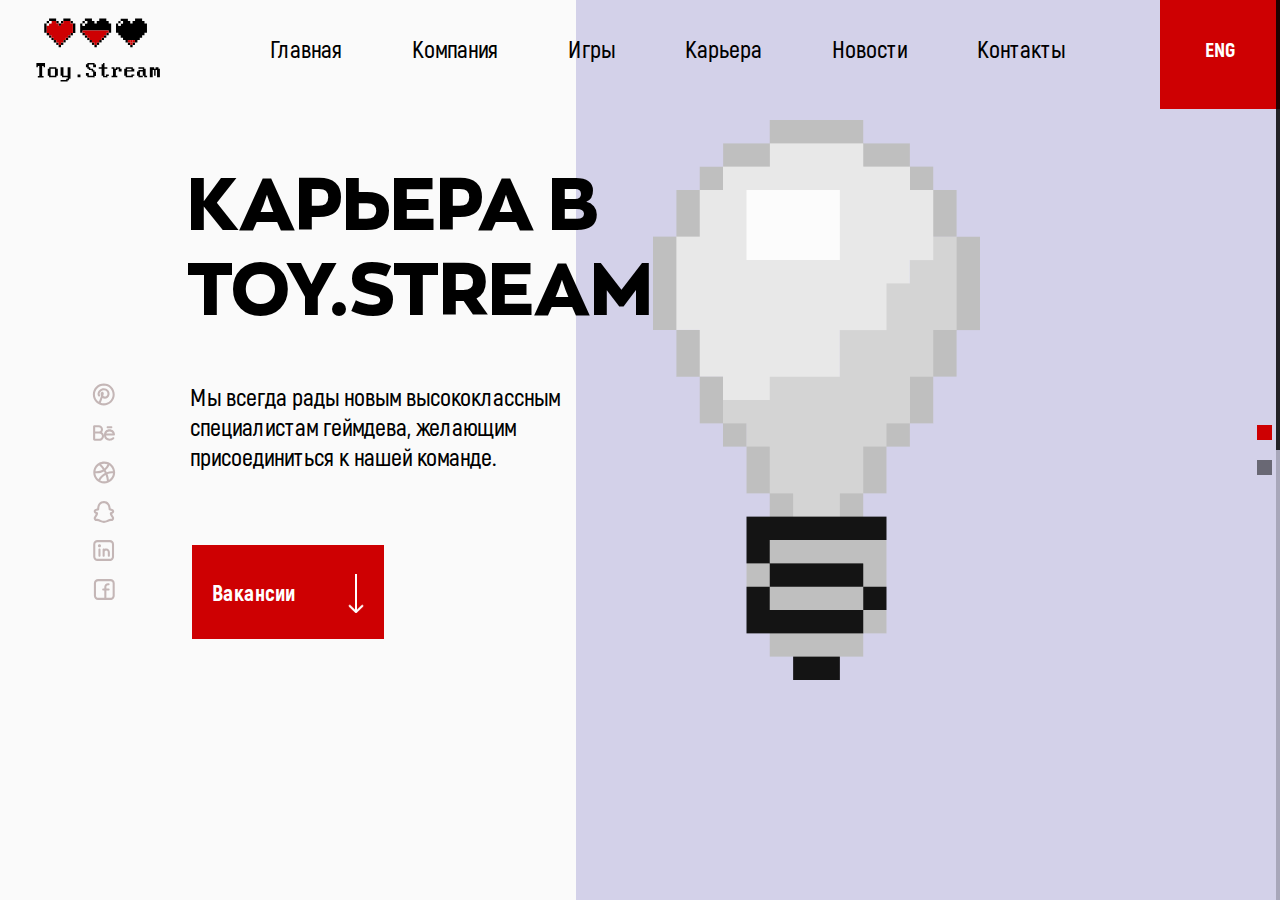
==== commit ea44c945: "Добавляет базу для полноэкранной прокрутки" ====
--- a/career.html
+++ b/career.html
@@ -5,12 +5,27 @@
 	<meta name="viewport" content="width=device-width, initial-scale=1.0" 
     />
 	<title>Карьера в Toy.Stream</title>
+    <link rel="stylesheet" href="https://unpkg.com/swiper/swiper-bundle.min.css" />
 	<link rel="stylesheet" href="./css/style.css" />
 	<link rel="stylesheet" href="./css/fonts.css" />
     <link rel="stylesheet" href="./css/media.css" />
 </head>
 <body>
-   <div class="wrapper wrapper-mobile">
+
+
+    <!-- Главный контейнер слайдера -->
+   <!-- <div class="swiper-container"> -->
+
+   <div class="wrapper wrapper-mobile swiper-wrapper">
+
+      <!-- Оболочка лэндинга-->
+      <main class="page">
+
+        <!-- Оболочка слайдов -->
+      <div class="page-wrapper">
+
+         <!-- Контент внутри слайдера 1-->
+        <div class="page-screen screen">
 
             <header class="header"> 
 
@@ -118,9 +133,17 @@
 
                 </div> <!-- block  --> 
 
+            </div> <!-- Контент внутри слайдера 1-->
+
+
+
+
             <!-- Список вакансий -->
 
-            <!-- <h2 class="vacancy">наши<br> вакансии</h2> -->
+
+
+           <!-- Контент внутри слайдера 2-->
+           <div class="page-screen screen">
 
             <div class="vacancy-block">
 
@@ -142,9 +165,6 @@
          </div>  <!-- vacancy-b -->
           
            <!-- </div> -->
-
-
-
 
 
             <footer class="footer">
@@ -173,14 +193,30 @@
               
               </div> 
            
-            </footer>     
-        </div>
-
+            </footer>  
+
+        
+            </div> <!-- Контент внутри слайдера 2-->
+              
+
+            </div> <!-- Оболочка слайдов -->
+
+
+            <div class="page-pagination"></div>
+            <div class="page-scroll"></div>
+
+
+          </main>
+
+        </div> <!-- wrapper и swiper-wrapper-->
+
+    <!-- </div> --> <!-- Главный контейнер слайдера -->
+
+        <script src="https://unpkg.com/swiper/swiper-bundle.min.js"></script>
 
        <!-- скрипт для кнопки меню menu-button -->
       <script src="js/script.js"></script>
 
-
     </body>
 
 </html>
--- a/css/style.css
+++ b/css/style.css
@@ -654,3 +654,88 @@
 
 .socials-link {}
 /*.socials-link:not(:last-child) */
+
+
+
+
+.page {
+    position: fixed;
+    width: 100%;
+    height: 100%;
+    top: 0;
+    left: 0;
+    overflow: hidden; /*Фактически отключает стандартный скролл, чтобы контент занимал только размер экрана*/
+}
+
+.page-wrapper {
+    display: flex;
+    flex-direction: column;
+    width: 100%;
+    height: 100%;
+}
+
+.screen {
+    flex: 1 0 100%; 
+    position: relative;
+}
+
+.block-blue {
+    position: absolute;
+    width: 100%;
+    height: 100%;
+    top: 0;
+    left: 0;
+    overflow: hidden; /*чтобы не выходило за границы экрана*/
+}
+
+.vacancy-block {
+    position: absolute;
+    width: 100%;
+    height: 100%;
+    top: 0;
+    left: 0;
+    overflow: hidden;
+}
+
+.page-pagination {
+    position: absolute;
+    top: 50%;
+    right: 50px;
+    transform: translate(0 px, -50%);
+    display: flex;
+    flex-direction: column;
+}
+
+/*Точки-буллиты*/
+.page-bullet {
+    width: 15px;
+    height: 15px;
+    cursor: pointer;
+    background-color: rgba(0, 0, 0, 0.5);
+    margin: 10px 0;
+    transition: background-color 0.3s ease 0s;
+}
+
+/*Активные точки*/
+.page-bullet-active {
+    background-color: #CE0002;
+}
+
+/*Кастомный скролл*/
+.page-scroll {
+    position: absolute;
+    height: 100%;
+    top: 0;
+    right: 0;
+    width: 4px;
+    background-color: rgba(0, 0, 0, 0.2);
+}
+/*Ползунок*/
+.page-drag-scroll {
+    position: absolute;
+    top: 0;
+    left: 0;
+    width: 100%;
+    background-color: rgba(0, 0, 0, 0.8);
+    cursor: pointer;
+}
--- a/css/media.css
+++ b/css/media.css
@@ -194,28 +194,6 @@
     display: flex;
     }
 }
-
-
-
-/*Картинка и текст меняются метсами в мобильной и планшетной версии*/
-
-@media screen and (max-width: 1023px) {
-    .block-container {
-    display: flex;
-    flex-flow: wrap;
-    }
-    .block-content {
-    order: 1;
-    }
-}
-
-@media (min-width: 768px) and (max-width: 1023px) {
-    .block-container {
-    flex-flow: column wrap;
-    }
-}
-
-
 
 
 /*Карточки вакансий*/
@@ -361,18 +339,40 @@
     }
 }
 
+
+
+
+/*Картинка и текст меняются метсами в мобильной и планшетной версии*/
+
 /*@media screen and (max-width: 1023px) {
+    .block-container {
+    display: flex;
+    flex-flow: wrap;
+    }
     .block-content {
-        display: flex;
-        flex-flow: column wrap;
-    }
+    order: 1;
+    }
+}*/
+
+/*@media (min-width: 768px) and (max-width: 1023px) {
+    .block-container {
+    flex-flow: column wrap;
+    }
+}
+*/
+
+
+
+@media screen and (max-width: 1023px) {
     .frame-unicorn {
-        order: 0;
-    }
-    .company-heading {
-        order: -2;
-    }
-    .block-description {
-        order: 0;
-    }
-}*/+        display: none;
+    }
+    .frame-unicorn-mobile {
+        padding-bottom: 69px;
+    }
+}
+@media screen and (min-width: 1024px) {
+    .frame-unicorn-mobile {
+        display: none;
+    }
+}
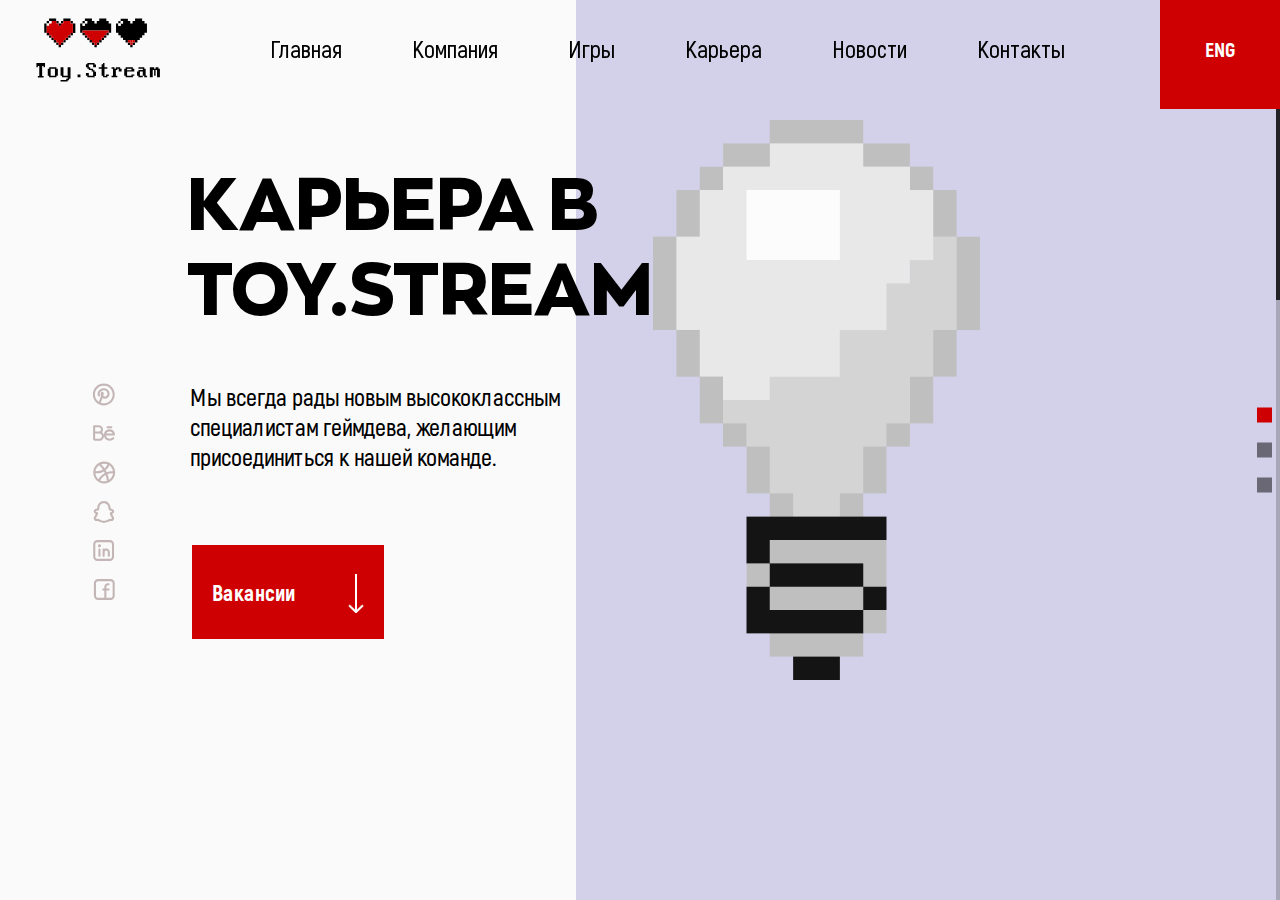
==== commit 7082af4e: "Добавляет правки" ====
--- a/career.html
+++ b/career.html
@@ -8,26 +8,18 @@
     <link rel="stylesheet" href="https://unpkg.com/swiper/swiper-bundle.min.css" />
 	<link rel="stylesheet" href="./css/style.css" />
 	<link rel="stylesheet" href="./css/fonts.css" />
-    <link rel="stylesheet" href="./css/media.css" />
 </head>
 <body>
 
 
-    <!-- Главный контейнер слайдера -->
-   <!-- <div class="swiper-container"> -->
-
    <div class="wrapper wrapper-mobile swiper-wrapper">
 
       <!-- Оболочка лэндинга-->
       <main class="page">
-
-        <!-- Оболочка слайдов -->
-      <div class="page-wrapper">
-
-         <!-- Контент внутри слайдера 1-->
-        <div class="page-screen screen">
-
-            <header class="header"> 
+     
+
+
+       <header class="header"> 
 
                 <div class="header-container">
 
@@ -52,11 +44,11 @@
                         <li class="nav-item"><a class="nav-link" href="index.html">Главная</a></li>
                         <li class="nav-item"><a class="nav-link" href="#">Компания</a></li>
                         <li class="nav-item"><a class="nav-link" href="#">Игры</a></li>
-                        <li class="nav-item"><a class="nav-link" href="career.html">Карьера</a></li>	
-                        <li class="nav-item"><a class="nav-link" href="#">Новости</a></li>	
+                        <li class="nav-item"><a class="nav-link" href="career.html">Карьера</a></li>    
+                        <li class="nav-item"><a class="nav-link" href="#">Новости</a></li>  
                         <li class="nav-item"><a class="nav-link" href="#">Контакты</a></li>
 
-                  </ul>	
+                  </ul> 
 
               </nav>     
 
@@ -73,7 +65,16 @@
 
              </div> 
 
-           </header>	
+           </header>    
+
+
+
+        <!-- Оболочка слайдов -->
+      <div class="page-wrapper">
+
+         <!-- Контент внутри слайдера 1-->
+        <div class="page-screen screen">
+
           
 
              <div class="block block-blue">
@@ -145,7 +146,7 @@
            <!-- Контент внутри слайдера 2-->
            <div class="page-screen screen">
 
-            <div class="vacancy-block">
+            <div class="block vacancy-block">
 
                   <h2 class="vacancy">наши<br> вакансии</h2>
               
@@ -162,9 +163,13 @@
                 <div class="vacancy-item">Technical Artist 2D</div>
              </div>
 
-         </div>  <!-- vacancy-b -->
+         </div>  <!-- vacancy-block -->
+
+         </div> <!-- Контент внутри слайдера 2-->
           
-           <!-- </div> -->
+
+           <!-- Контент внутри слайдера 3-->
+            <div class="page-screen screen">
 
 
             <footer class="footer">
@@ -193,11 +198,10 @@
               
               </div> 
            
-            </footer>  
-
-        
-            </div> <!-- Контент внутри слайдера 2-->
-              
+            </footer> 
+
+              </div> <!-- Контент внутри слайдера 3-->
+
 
             </div> <!-- Оболочка слайдов -->
 
@@ -210,11 +214,10 @@
 
         </div> <!-- wrapper и swiper-wrapper-->
 
-    <!-- </div> --> <!-- Главный контейнер слайдера -->
 
         <script src="https://unpkg.com/swiper/swiper-bundle.min.js"></script>
 
-       <!-- скрипт для кнопки меню menu-button -->
+       <!-- скрипт для кнопки меню menu-button и поэкранной прокрутки-->
       <script src="js/script.js"></script>
 
     </body>
--- a/css/style.css
+++ b/css/style.css
@@ -3,7 +3,6 @@
     padding: 0;
     margin: 0;
     border: 0;
-    /*box-sizing: border-box;*/
 }
 
 html, body {
@@ -13,6 +12,41 @@
 body {
     margin: 0;
 }
+
+
+
+/*Градиентный фон*/
+
+@media screen and (max-width: 1023px) {
+    .wrapper-yellow {
+    background: linear-gradient(to right, #FAFAFA 20%, #FFEA2F 20%);
+    }
+    .header-blue,
+    .block-blue {
+    background: linear-gradient(to right, #FAFAFA 20%, #D3D1E9 20%);
+    }
+}
+
+@media screen and (min-width: 1024px) {
+    .wrapper-yellow {
+    background: linear-gradient(to right, #FAFAFA 9%, #FFEA2F 9%);
+    }
+    .header-blue,
+    .block-blue {
+    background: linear-gradient(to right, #FAFAFA 9%, #D3D1E9 9%);
+    }
+}
+
+@media screen and (min-width: 1200px) {
+    .wrapper-yellow {
+    background: linear-gradient(to right, #FAFAFA 15%, #FFEA2F 15%);
+    }
+    .header-blue,
+    .block-blue {
+    background: linear-gradient(to right, #FAFAFA 45%, #D3D1E9 45%);
+    }
+}
+
 
 .wrapper {
     margin-left: auto;
@@ -264,6 +298,14 @@
     display: flex;
     z-index: 3;
 }
+
+@media screen and (min-width: 1200px) {
+    .language {
+    height: 120px;
+    width: 120px;
+    }
+}
+
    
 .button-1{
     font-size: 20px;
@@ -403,8 +445,11 @@
 
 
 
-
 /*Background-attachment устанавливает, будет ли прокручиваться фоновое изображение вместе с содержимым элемента (scroll, fixed, local)*/
+
+
+
+/* БЛОКИ */
 
 .block { 
     margin: auto auto;
@@ -415,12 +460,28 @@
     display: flex;
     max-width: 1920px;
     justify-content: space-between;
-    margin: 0;
-    margin-left: auto;
-    margin-right: auto;
+    margin: 0 auto;
     align-items: center;
     box-sizing: border-box;
 }
+
+/*Для корректного отображения элементов*/
+@media screen and (max-width: 1023px) {
+    .block-container,
+    .block-details,
+    .company-description {
+    display: block;
+    }
+}
+
+@media screen and (max-width: 1023px) {
+    .block-container,
+    .block-career {
+    padding-left: 15px;
+    padding-right: 15px;
+    }
+}
+
 
 .aside {
     display: flex;
@@ -462,15 +523,34 @@
    display: flex;
 }
 
+@media (min-width: 1024px) and (max-width: 1199px) {
+    .block-description {
+    display: block;
+    }
+}
+
+@media screen and (min-width: 1200px) {
+    .block-description {
+    display: flex;
+    }
+}
+
 .block-details {
-    display: flex;
     order: 1; /*меняет местами блок с иконками socials-link и блок с описанием .block-details*/
 }
 
-
-
-
-/* Звголовки h1 и параграфы p*/
+.block-yellow .block-details {
+     display: flex;
+     }
+
+@media screen and (max-width: 1023px) {
+.block-yellow .block-details {
+     display: block;
+     }
+}
+
+
+/* Звголовки h1, h2 и параграфы p*/
 
 h1 {
     font-family: 'Zona Pro', sans-serif;
@@ -481,7 +561,6 @@
     margin: 0;
 }
 
-
 .company {
     max-width: 352px;
 }
@@ -489,22 +568,92 @@
     max-width: 262px;
 }
 
-
-.company-description {
+@media screen and (min-width: 1024px) { 
+    h1 {
+    font-size: 72px;
+    line-height: 85px;
+    }
+    .company {
+    max-width: 867px;
+    }
+    .career {
+    max-width: 603px;
+    }
+}
+
+
+h2 {
+    font-family: Zona Pro;
+    font-weight: 800;
+    font-size: 32px;
+    line-height: 38px;
+    text-transform: uppercase;
+}
+
+
+
+p {
     font-family: 'Akrobat', sans-serif;
     font-weight: 600;
     font-size: 16px;
-    line-height: 20px;
+    line-height: 20px;  
+}
+
+.company-description {
     max-width: 345px;
 }
 
 .career-description {
-    font-family: 'Akrobat', sans-serif;
-    font-weight: 600;
-    font-size: 16px;
-    line-height: 20px;
     max-width: 335px;
 }
+
+@media screen and (min-width: 1024px) {
+    .company-description {
+    font-size: 24px;
+    line-height: 30px;
+    max-width: 459px;
+    }
+    .career-description {
+    font-size: 24px;
+    line-height: 30px;
+    max-width: 606px;
+    }
+}
+
+@media screen and (min-width: 1200px) {
+    .company {
+    max-width: 1077px;
+    }
+    .career {
+    max-width: 603px;
+    }
+}
+
+@media screen and (min-width: 1920px) {
+    .company {
+    max-width: 1077px;
+    }
+    .career {
+    max-width: 603px;
+    }
+}
+
+
+
+@media screen and (min-width: 1200px) { 
+    .mobile-description {
+    display: none;
+    }
+}
+
+@media screen and (max-width: 1199px) { 
+   .desktop-description {
+    display: none;
+    }
+}
+
+
+
 
 @media screen and (max-width: 1023px) {
     .block-yellow h1 {
@@ -562,6 +711,14 @@
     padding-left: 15px;
 }
 
+@media screen and (min-width: 1024px) {
+    .vacancy {
+    font-size: 72px;
+    line-height: 85px;
+    padding-left: 45px;
+    }
+}
+
 .vacancy-container {
     max-width: 1920px;
     margin-left: auto;
@@ -569,6 +726,7 @@
     margin-bottom: 30px;
     box-sizing: border-box;
 }
+
 
 .vacancy-item {
     background-color: #F5F5F5;
@@ -585,6 +743,85 @@
 }
 
 
+@media screen and (min-width: 1024px) {
+    .vacancy-item:not(:last-child) {
+    margin-bottom: 15px;
+    }
+}
+
+@media screen and (min-width: 1200px) {
+    .vacancy-item:not(:last-child) {
+    margin-bottom: 20px;
+    }
+}
+
+
+
+/*Карточки вакансий*/
+
+@media screen and (max-width: 1023px) {
+    .vacancy-container {
+    width: 375px; 
+    padding-left: 15px;
+    padding-right: 15px;
+    }
+}
+
+
+@media screen and (min-width: 1024px) {
+    .vacancy-container {
+    width: 1024px; 
+    display: flex;
+    flex-wrap: wrap;
+    padding-left: 30px;
+    padding-right: 30px;
+    }
+    .vacancy-item {
+    width: 450px;
+    margin: 15px;
+    padding-top: 360px;
+    padding-bottom: 50px;
+    }
+}
+
+
+
+@media screen and (min-width: 1200px) {
+    .vacancy-container {
+    width: 1200px;
+    display: flex;
+    flex-wrap: wrap;
+    padding-left: 30px;
+    padding-right: 30px;
+    justify-content: center;
+    }
+    .vacancy-item {
+    width: 350px;
+    margin: 15px;
+    padding-top: 250px;
+    padding-bottom: 10px;
+    }
+}
+
+@media screen and (min-width: 1920px) {
+    .vacancy-container {
+    width: 1920px;
+    display: flex;
+    flex-wrap: wrap;
+    padding-left: 118px;
+    padding-right: 118px;
+    justify-content: center;
+    }
+    .vacancy-item {
+    width: 505px;
+    margin: 20px;
+    padding-top: 415px;
+    padding-bottom: 50px;
+    }
+}
+
+
+
 
 
 /*Подвал*/
@@ -658,6 +895,8 @@
 
 
 
+/* Поэкранная прокрутка */
+
 .page {
     position: fixed;
     width: 100%;
@@ -667,6 +906,7 @@
     overflow: hidden; /*Фактически отключает стандартный скролл, чтобы контент занимал только размер экрана*/
 }
 
+@media screen and (min-width: 1200px) {
 .page-wrapper {
     display: flex;
     flex-direction: column;
@@ -739,3 +979,97 @@
     background-color: rgba(0, 0, 0, 0.8);
     cursor: pointer;
 }
+
+}
+
+
+
+
+
+
+
+
+
+
+
+
+
+
+@media screen and (max-width: 1023px) {
+    .company {
+    order: 0;
+    }
+    .company-description {
+    order: 2;
+    margin-top: -20px;
+    }
+    .details-2 {
+    order: 1; 
+    }
+}
+
+@media screen and (min-width: 1024px) {
+    .details-2 {
+    padding-top: 25px;
+    padding-right: 66px;
+    }
+    .company-description {
+    padding-top: 15px;
+    }
+    .details-2 {
+   /* padding-top: 109px;*/
+    }
+    .company-description {
+     padding-top: 35px;
+    }
+}
+
+
+
+
+
+@media (min-width: 1024px) and (max-width: 1199px) {
+    .block-container {
+     flex-flow: column wrap;
+    }
+    .block-description {
+    margin-bottom: -210px
+    }
+}
+
+@media screen and (min-width: 1024px) {
+    .block-details-career {
+    flex-flow: column wrap;
+    }
+}
+
+@media screen and (max-width: 1199px) {
+   .frame-light {
+    order: 1; 
+    }
+}
+
+@media screen and (min-width: 1200px) {
+   .frame-unicorn {
+    margin-right: 10px;
+    margin-left:  -10px;
+   }
+   .frame-light {
+    margin-right: 300px; 
+    }
+}
+
+
+@media screen and (max-width: 1023px) {
+    .frame-unicorn {
+        display: none;
+    }
+    .frame-unicorn-mobile {
+        padding-bottom: 69px;
+    }
+}
+@media screen and (min-width: 1024px) {
+    .frame-unicorn-mobile {
+        display: none;
+    }
+}
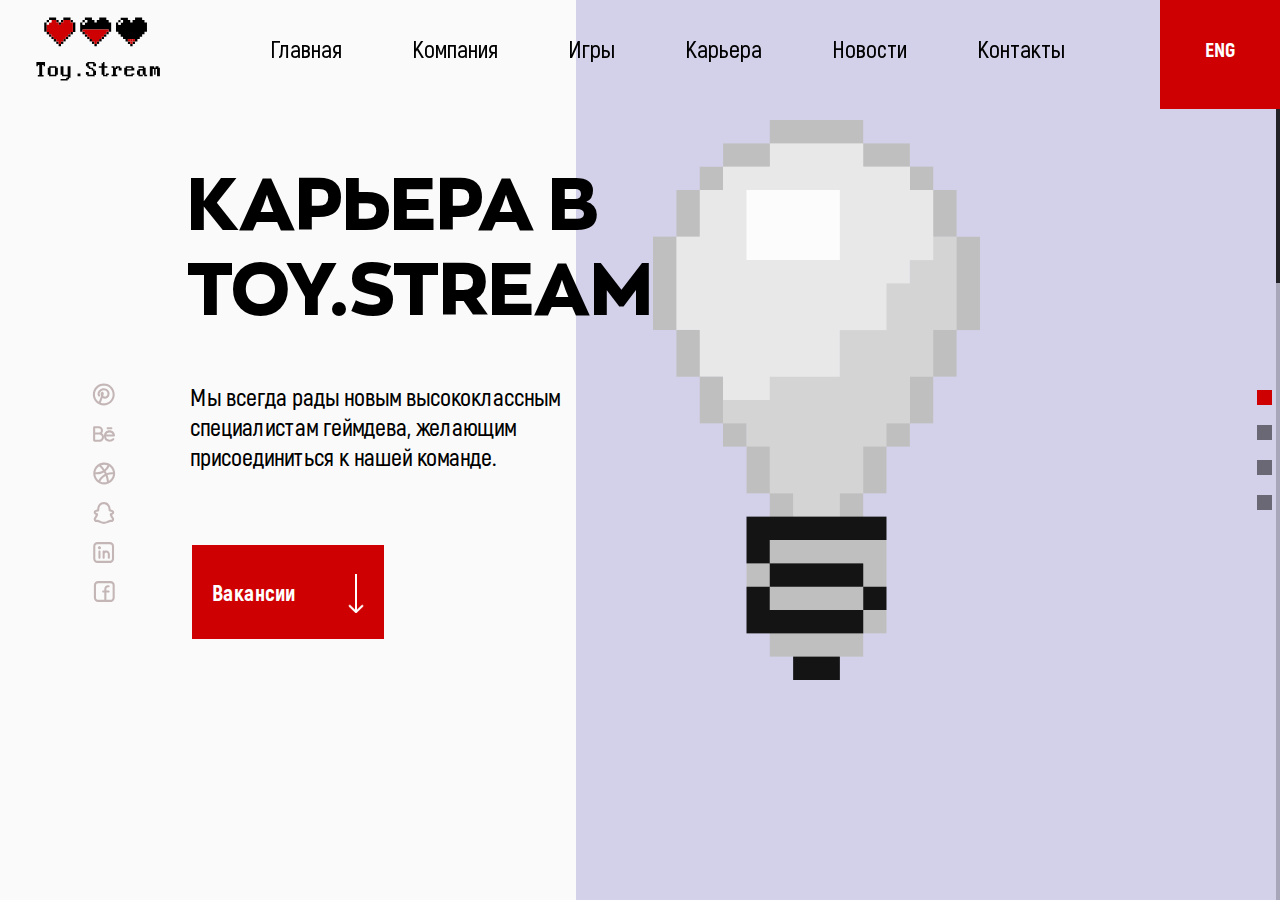
==== commit 41524f27: "Добавляет новый контент" ====
--- a/career.html
+++ b/career.html
@@ -5,6 +5,7 @@
 	<meta name="viewport" content="width=device-width, initial-scale=1.0" 
     />
 	<title>Карьера в Toy.Stream</title>
+    <link rel="stylesheet" href="./css/normalize.css" />
     <link rel="stylesheet" href="https://unpkg.com/swiper/swiper-bundle.min.css" />
 	<link rel="stylesheet" href="./css/style.css" />
 	<link rel="stylesheet" href="./css/fonts.css" />
@@ -15,11 +16,9 @@
    <div class="wrapper wrapper-mobile swiper-wrapper">
 
       <!-- Оболочка лэндинга-->
-      <main class="page">
-     
-
-
-       <header class="header"> 
+      <main class="page"> 
+
+             <header class="header"> 
 
                 <div class="header-container">
 
@@ -74,9 +73,7 @@
 
          <!-- Контент внутри слайдера 1-->
         <div class="page-screen screen">
-
           
-
              <div class="block block-blue">
 
                 <div class="block-container">
@@ -121,6 +118,7 @@
                    </div> <!-- block-content -->
 
                          <div class="frame-light">
+
                             <picture>
                                  <source srcset="img/Light.png" width="327" media="(min-width: 1200px)"> 
                                  <source srcset="img/Light-on.png" width="833" media="(min-width: 1024px)">
@@ -171,14 +169,118 @@
            <!-- Контент внутри слайдера 3-->
             <div class="page-screen screen">
 
+                <div class="block benefits-block">
+
+                    <h2 class="benefits">Преимущества работы в Toy.Stream</h2>
+
+                    <div class="benefits-container">
+
+                    <div class="block-content-benefits">
+
+                        <div class="block-benefits-description">
+
+                    <p class="benefits-description">Toy.Stream сегодня — это команда из более 500 человек и офисы по всему миру. Мы входим в топ-10 игровых разработчиков по установкам — общее количество загрузок перевалило за 2 млрд, а ежемесячная аудитория составляет более 250 млн игроков.</p>
+
+                    <p class="benefits-description">В разработке у нас всегда находится более десяти проектов одновременно. Мы постоянно экспериментируем, ищем новые тренды и пробуем себя в новых жанрах.</p>
+
+                        </div> <!-- block-benefits-description -->
+
+                               <div class="block-bonus">
+
+
+                                <div class="bonus">
+
+                                <div class="frame-bonus">
+                            <picture>
+                                 <source srcset="img/BonusBig1.png" width="70" media="(min-width: 1200px)"> 
+                                 <source srcset="img/BonusBig1.png" width="70" media="(min-width: 1024px)">
+                                 <source srcset="img/Bonus1.png" width="" media="(max-width: 1023px)"> 
+                                 <img src="img/Bonus1.png" alt="bonus" class="picture-img">
+                            </picture> 
+                                </div>
+
+                                 <h4 class="bonus-heading">Команда</h4>
+                                 <span class="span-bonus">Лучшие из лучших</span>
+                                 </div> <!-- bonus -->
+
+
+
+                                  <div class="bonus">
+
+                                <div class="frame-bonus">
+                            <picture>
+                                 <source srcset="img/BonusBig4.png" width="60" media="(min-width: 1200px)"> 
+                                 <source srcset="img/BonusBig4.png" width="60" media="(min-width: 1024px)">
+                                 <source srcset="img/Bonus4.png" width="" media="(max-width: 1023px)"> 
+                                 <img src="img/Bonus4.png" alt="bonus" class="picture-img">
+                            </picture> 
+                                </div>
+
+
+                                <h4 class="bonus-heading">Развитие</h4>
+                                <span class="span-bonus">Растим профессионалов</span>  
+                                </div> <!-- bonus -->
+
+
+
+                                 <div class="bonus">
+
+                                <div class="frame-bonus">
+                            <picture>
+                                 <source srcset="img/BonusBig2.png" width="" media="(min-width: 1200px)"> 
+                                 <source srcset="img/BonusBig2.png" width="" media="(min-width: 1024px)">
+                                 <source srcset="img/Bonus2.png" width="" media="(max-width: 1023px)"> 
+                                 <img src="img/Bonus2.png" alt="bonus" class="picture-img">
+                            </picture>
+                                </div>
+
+
+                                <h4 class="bonus-heading">Бонусы</h4>
+                                <span class="span-bonus">% с проектов</span>
+                                </div> <!-- bonus -->
+
+
+
+
+                                 <div class="bonus">
+
+                                 <div class="frame-bonus">
+                            <picture>
+                                 <source srcset="img/BonusBig3.png" width="" media="(min-width: 1200px)"> 
+                                 <source srcset="img/BonusBig3.png" width="" media="(min-width: 1024px)">
+                                 <source srcset="img/Bonus3.png" width="" media="(max-width: 1023px)"> 
+                                 <img src="img/Bonus3.png" alt="bonus" class="picture-img">
+                            </picture> 
+                                 </div>
+
+
+                                <h4 class="bonus-heading">Самореализация</h4>
+                                <span class="span-bonus">Поддерживаем идеи</span> 
+                                </div> <!-- bonus -->
+
+
+
+
+                              </div> <!-- block-bonus -->
+
+                       </div> <!-- block-content-benefits -->
+
+                    </div>  <!-- benefits-container -->
+
+                </div> <!-- block benefits-block -->
+
+              </div> <!-- Контент внутри слайдера 3-->
+
+            </div> <!-- Оболочка слайдов -->
+
 
             <footer class="footer">
 
               <div class="footer-container">
 
-              	<div class="footer-coopyright">© Toy.Stream, Inc.</div>
-
-              	   <div class="footer-nav">
+                <div class="footer-coopyright">© Toy.Stream, Inc.</div>
+
+                   <div class="footer-nav">
                      <a href="index.html" class="footer-nav-link">Главная</a>
                      <a href="#" class="footer-nav-link">Компания</a>
                      <a href="#" class="footer-nav-link">Игры</a>
@@ -195,15 +297,12 @@
                     <a href="https://linkedin.com/" class="socials-link" target="_blank"><img src="img/Linkedin.svg" alt="Linkedin" class="socials-img"></a>
                     <a href="https://www.facebook.com/" class="socials-link" target="_blank"><img src="img/Facebook.svg" alt="Facebook" class="socials-img"></a>
                   </div>
+
               
               </div> 
            
             </footer> 
 
-              </div> <!-- Контент внутри слайдера 3-->
-
-
-            </div> <!-- Оболочка слайдов -->
 
 
             <div class="page-pagination"></div>
--- a/css/style.css
+++ b/css/style.css
@@ -49,11 +49,22 @@
 
 
 .wrapper {
+    /*прибить футер снизу*/
+    min-height: 100%;
+    display: flex;
+    flex-direction: column;
+
     margin-left: auto;
     margin-right: auto;
     background-color: #fff;
     box-sizing: border-box;
 }
+
+.page-screen {
+    /*прибить футер снизу*/
+    flex: 1 1 auto;
+}
+
 
 .header {
     margin: 0;
@@ -229,7 +240,7 @@
 
 
 /*Вытащить текст из-под шапки*/
-.block {
+     .block {
     padding: 110px 0 0 0;
 }
 
@@ -465,6 +476,7 @@
     box-sizing: border-box;
 }
 
+
 /*Для корректного отображения элементов*/
 @media screen and (max-width: 1023px) {
     .block-container,
@@ -481,7 +493,12 @@
     padding-right: 15px;
     }
 }
-
+ 
+@media (min-width: 1024px) and (max-width: 1199px) {
+    .block-container {
+     flex-flow: column wrap;
+    }
+} 
 
 .aside {
     display: flex;
@@ -590,8 +607,6 @@
     text-transform: uppercase;
 }
 
-
-
 p {
     font-family: 'Akrobat', sans-serif;
     font-weight: 600;
@@ -688,8 +703,6 @@
          padding: 0 0 73px 73px;
     }
 }
-
-
 
 
 /*Карточки вакансий*/
@@ -723,7 +736,7 @@
     max-width: 1920px;
     margin-left: auto;
     margin-right: auto;
-    margin-bottom: 30px;
+    /*margin-bottom: 30px;*/
     box-sizing: border-box;
 }
 
@@ -739,7 +752,7 @@
 }
 
 .vacancy-item:not(:last-child) {
-margin-bottom: 30px;
+     margin-bottom: 30px;
 }
 
 
@@ -751,7 +764,7 @@
 
 @media screen and (min-width: 1200px) {
     .vacancy-item:not(:last-child) {
-    margin-bottom: 20px;
+    margin-bottom: 15px;
     }
 }
 
@@ -820,6 +833,156 @@
     }
 }
 
+/* Преимущества */
+
+.benefits {
+    font-family: Zona Pro;
+    font-weight: 800;
+    font-size: 32px;
+    line-height: 38px;
+    padding: 0 15px;
+    max-width: 400px;
+    margin-bottom: 24px;
+}
+
+.block-benefits-description {
+    margin-bottom: 55px;
+}
+
+.benefits-description {
+    padding: 0 15px;
+    margin-bottom: 20px;
+}
+
+@media screen and (min-width: 1024px) {
+    .benefits {
+    font-size: 72px;
+    line-height: 85px;
+    padding-left: 45px;
+    }
+}
+
+@media screen and (min-width: 1024px) {
+    .benefits-description {
+    font-size: 24px;
+    line-height: 30px;
+    padding-left: 45px;
+    max-width: 620px;
+    max-height: 255px;
+    }
+}
+
+/*.block-benefits-description {
+    display: flex;
+    flex-flow: column wrap;
+}*/
+
+/*.block-content-benefits {
+    display: flex;
+}*/
+
+.block-bonus {
+    display: flex;
+    margin: 0 auto;
+    margin-left: auto;
+    margin-right: auto;
+    margin-bottom: 30px;
+    padding: 0 15px;
+    box-sizing: border-box;
+    /*justify-content: center;*/
+    flex-flow: wrap;
+}
+
+.bonus {
+    display: flex;
+    flex-flow: column wrap;
+    /*justify-content: center;*/
+    /*align-items: center;*/
+}
+
+.frame-bonus {
+    /*background: linear-gradient(to right, #F5F5F5 50%, #FFF 50%);*/
+    background-color: #F5F5F5;
+    box-sizing: border-box;
+}
+
+.bonus-heading {
+    font-family: Akrobat;
+    font-weight: 900;
+    font-size: 19px;
+    line-height: 25px;
+}
+
+.span-bonus {
+    font-family: Akrobat;
+    font-weight: 600;
+    font-size: 16px;
+    line-height: 20px;
+}
+
+@media screen and (max-width: 1023px) {
+    .bonus {
+    width: 151px;
+    margin-bottom: 30px;
+    }
+    .frame-bonus {
+    width: 86px;
+    height: 86px;
+    margin-bottom: 12px;
+    padding: 15px 0 0 20px;
+    }
+    .bonus:nth-child(1n) {
+    margin-right: 15px;
+    }
+}
+
+
+@media screen and (min-width: 1024px) {
+    .block-bonus {
+    margin-bottom: 40px;
+    padding: 0 50px;
+    }
+    .bonus-heading {
+    font-size: 44px;
+    line-height: 55px;
+    }
+    .span-bonus {
+    font-size: 24px;
+    line-height: 30px;
+    }
+    .bonus {
+    width: 294px;
+    margin-bottom: 38px;
+    }
+    .frame-bonus {
+    width: 145px;
+    height: 140px;
+    margin-bottom: 19px;
+    padding: 20px 0 0 40px;
+    }
+    .bonus:nth-child(1n) {
+    margin-right: 50px;
+    }
+}
+
+
+@media screen and (min-width: 1200px) {
+    .block-bonus {
+    margin-bottom: 100px;
+    }
+    .block-content-benefits {
+        display: flex;
+        justify-content: space-between;
+    }
+    .block-benefits-description {
+        width: 900px;
+    }
+}
+
+
+
+
+
 
 
 
@@ -830,6 +993,7 @@
     background-color: #EFEFEF;
     margin: 0;
 }
+
 
 .footer-container {
     display: flex;
@@ -978,22 +1142,12 @@
     width: 100%;
     background-color: rgba(0, 0, 0, 0.8);
     cursor: pointer;
-}
-
-}
-
-
-
-
-
-
-
-
-
-
-
-
-
+    }
+}
+
+
+
+/* Порядок элементов */
 
 @media screen and (max-width: 1023px) {
     .company {
@@ -1027,27 +1181,7 @@
 
 
 
-
-@media (min-width: 1024px) and (max-width: 1199px) {
-    .block-container {
-     flex-flow: column wrap;
-    }
-    .block-description {
-    margin-bottom: -210px
-    }
-}
-
-@media screen and (min-width: 1024px) {
-    .block-details-career {
-    flex-flow: column wrap;
-    }
-}
-
-@media screen and (max-width: 1199px) {
-   .frame-light {
-    order: 1; 
-    }
-}
+/* Изображения */
 
 @media screen and (min-width: 1200px) {
    .frame-unicorn {
@@ -1059,7 +1193,6 @@
     }
 }
 
-
 @media screen and (max-width: 1023px) {
     .frame-unicorn {
         display: none;
@@ -1068,6 +1201,7 @@
         padding-bottom: 69px;
     }
 }
+
 @media screen and (min-width: 1024px) {
     .frame-unicorn-mobile {
         display: none;
